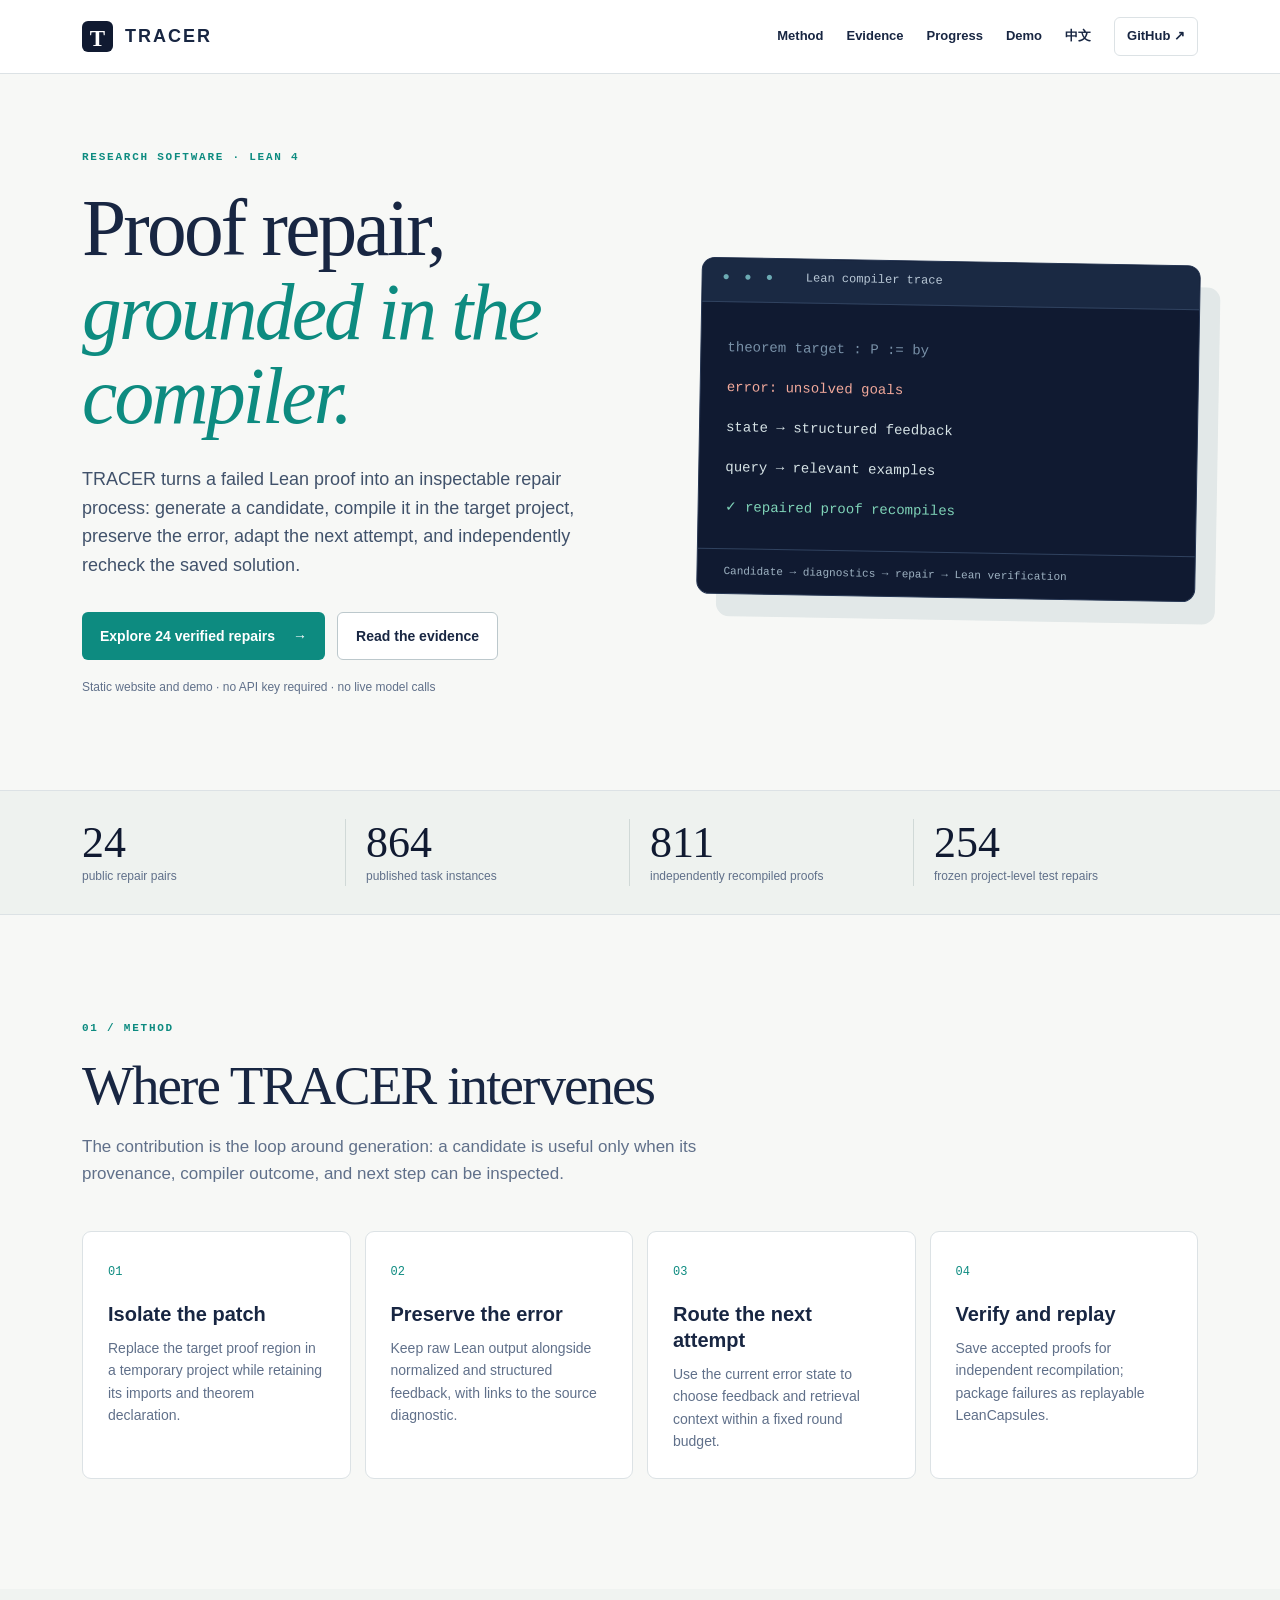
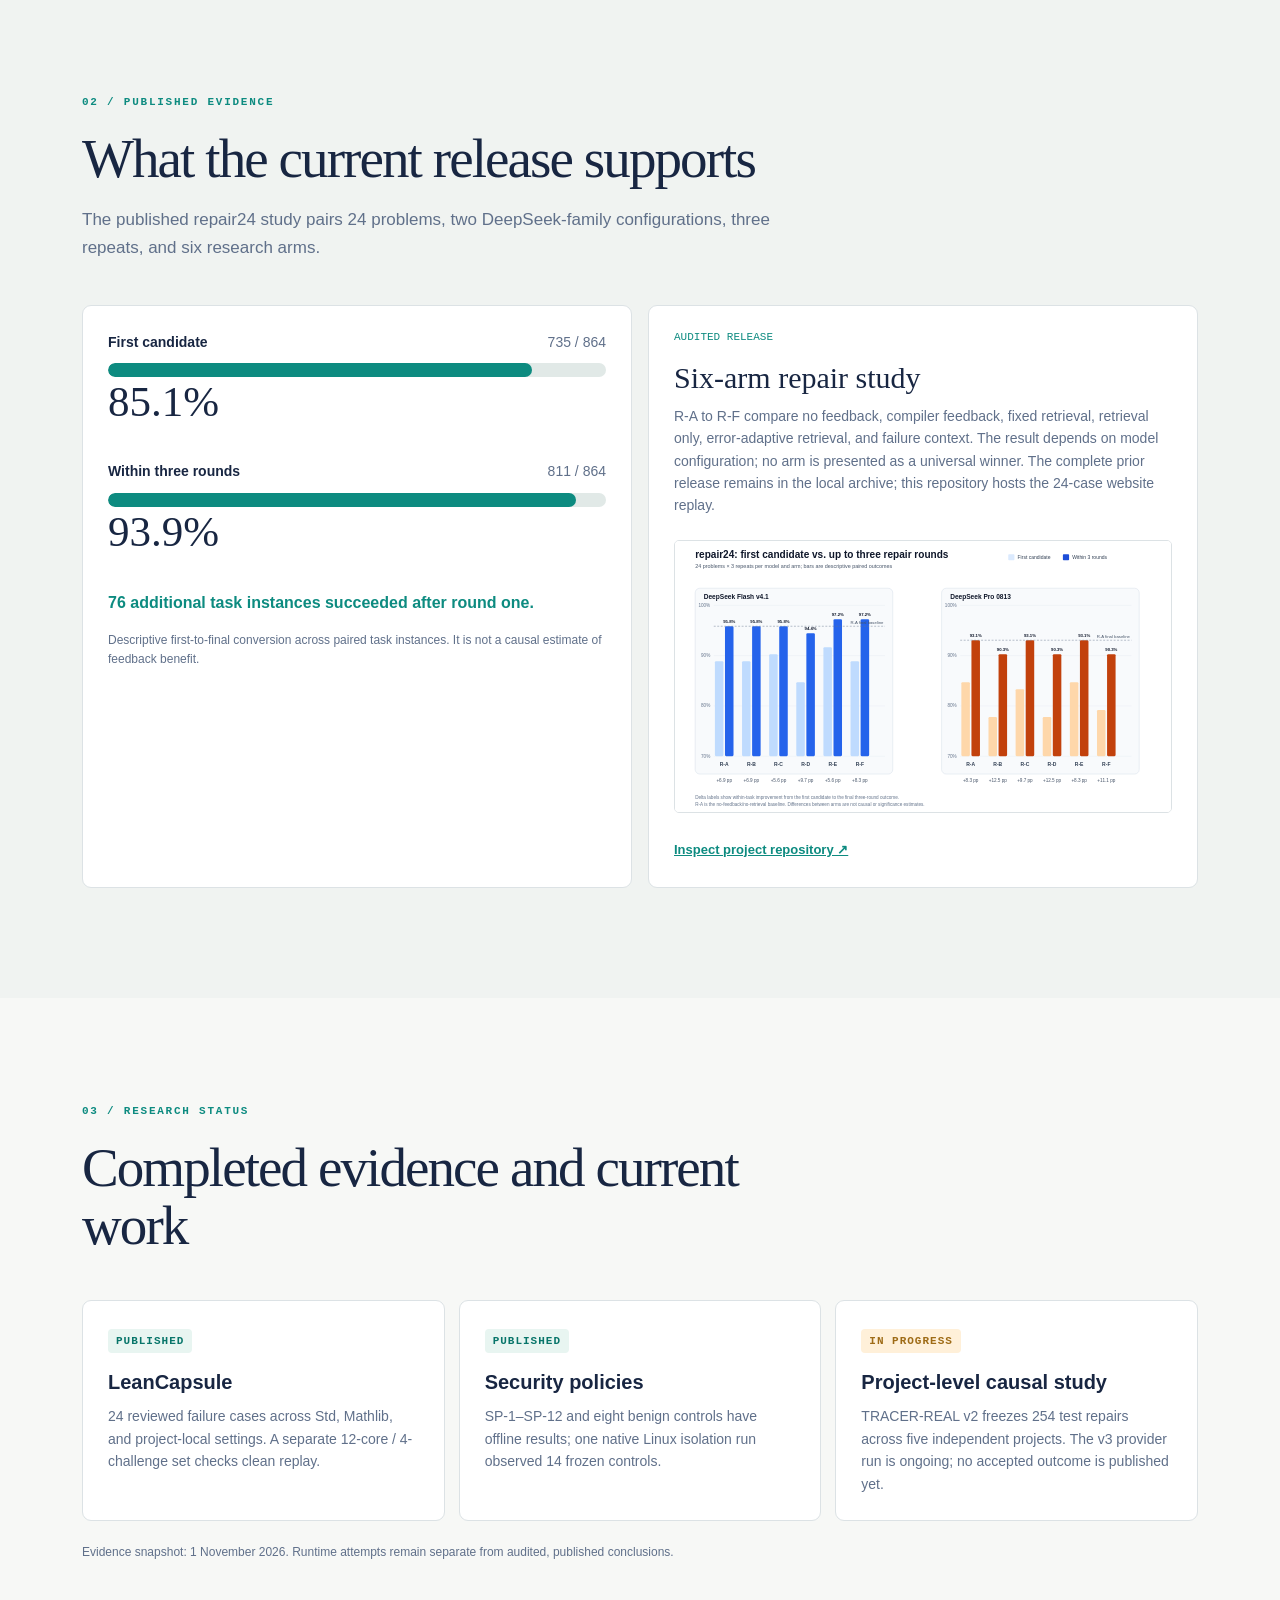
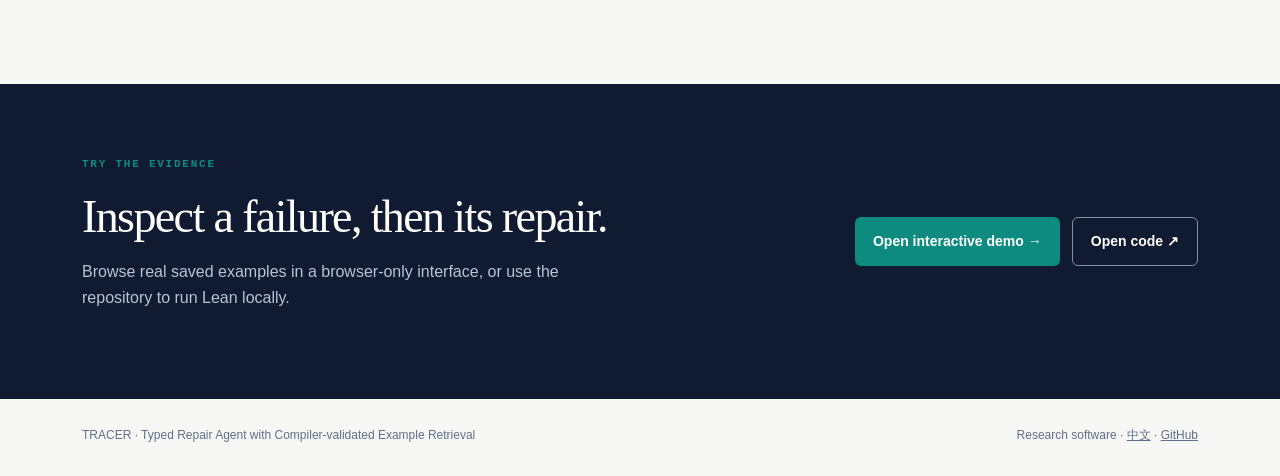
==== site/index.html @ d4d6e09b "Publish TRACER research website from project repository" ====
<!doctype html>
<html lang="en">
<head>
<meta charset="utf-8"><meta name="viewport" content="width=device-width,initial-scale=1">
<meta name="description" content="TRACER: compiler-grounded Lean proof repair, reproducible failures, and evidence-backed evaluation.">
<meta name="theme-color" content="#101a31"><title>TRACER — Compiler-grounded Lean proof repair</title>
<link rel="stylesheet" href="site.css">
</head>
<body>
<a class="skip" href="#main">Skip to content</a>
<header class="topbar"><a class="wordmark" href="./"><span class="symbol">T</span> TRACER</a><nav aria-label="Primary"><a href="#method">Method</a><a href="#evidence">Evidence</a><a href="#progress">Progress</a><a href="demo/">Demo</a><a href="zh.html" lang="zh-CN">中文</a><a class="repo" href="https://github.com/runqiwang777/TRACER">GitHub ↗</a></nav></header>
<main id="main">
<section class="hero wrap"><div class="hero-copy"><p class="eyebrow">RESEARCH SOFTWARE · LEAN 4</p><h1>Proof repair,<br><em>grounded in the compiler.</em></h1><p class="lead">TRACER turns a failed Lean proof into an inspectable repair process: generate a candidate, compile it in the target project, preserve the error, adapt the next attempt, and independently recheck the saved solution.</p><div class="actions"><a class="button primary" href="demo/">Explore 24 verified repairs <span>→</span></a><a class="button secondary" href="#evidence">Read the evidence</a></div><p class="hero-note">Static website and demo · no API key required · no live model calls</p></div><div class="hero-art" aria-label="Repair loop schematic"><div class="terminal-head"><span class="dots">● ● ●</span> Lean compiler trace</div><div class="terminal-body"><span class="line dim">theorem target : P := by</span><span class="line error">error: unsolved goals</span><span class="line">state → structured feedback</span><span class="line">query → relevant examples</span><span class="line success">✓ repaired proof recompiles</span></div><div class="art-caption">Candidate → diagnostics → repair → Lean verification</div></div></section>
<section class="stats"><div class="wrap stats-grid"><div><strong>24</strong><span>public repair pairs</span></div><div><strong>864</strong><span>published task instances</span></div><div><strong>811</strong><span>independently recompiled proofs</span></div><div><strong>254</strong><span>frozen project-level test repairs</span></div></div></section>
<section id="method" class="section wrap"><div class="section-intro"><p class="eyebrow">01 / METHOD</p><h2>Where TRACER intervenes</h2><p>The contribution is the loop around generation: a candidate is useful only when its provenance, compiler outcome, and next step can be inspected.</p></div><div class="steps"><article><b>01</b><h3>Isolate the patch</h3><p>Replace the target proof region in a temporary project while retaining its imports and theorem declaration.</p></article><article><b>02</b><h3>Preserve the error</h3><p>Keep raw Lean output alongside normalized and structured feedback, with links to the source diagnostic.</p></article><article><b>03</b><h3>Route the next attempt</h3><p>Use the current error state to choose feedback and retrieval context within a fixed round budget.</p></article><article><b>04</b><h3>Verify and replay</h3><p>Save accepted proofs for independent recompilation; package failures as replayable LeanCapsules.</p></article></div></section>
<section id="evidence" class="section evidence"><div class="wrap"><div class="section-intro"><p class="eyebrow">02 / PUBLISHED EVIDENCE</p><h2>What the current release supports</h2><p>The published repair24 study pairs 24 problems, two DeepSeek-family configurations, three repeats, and six research arms.</p></div><div class="evidence-layout"><div class="chart-card"><div class="bar-row"><div><b>First candidate</b><span>735 / 864</span></div><div class="track"><i style="width:85.1%"></i></div><strong>85.1%</strong></div><div class="bar-row"><div><b>Within three rounds</b><span>811 / 864</span></div><div class="track"><i style="width:93.9%"></i></div><strong>93.9%</strong></div><p class="recovered">76 additional task instances succeeded after round one.</p><p class="caption">Descriptive first-to-final conversion across paired task instances. It is not a causal estimate of feedback benefit.</p></div><div class="release-card"><p class="tag">AUDITED RELEASE</p><h3>Six-arm repair study</h3><p>R-A to R-F compare no feedback, compiler feedback, fixed retrieval, retrieval only, error-adaptive retrieval, and failure context. The result depends on model configuration; no arm is presented as a universal winner. The complete prior release remains in the local archive; this repository hosts the 24-case website replay.</p><img src="results.svg" alt="Repair24 success chart by model and research arm" loading="lazy"><a href="https://github.com/runqiwang777/TRACER">Inspect project repository ↗</a></div></div></div></section>
<section id="progress" class="section wrap"><div class="section-intro"><p class="eyebrow">03 / RESEARCH STATUS</p><h2>Completed evidence and current work</h2></div><div class="status-grid"><article><span class="state done">PUBLISHED</span><h3>LeanCapsule</h3><p>24 reviewed failure cases across Std, Mathlib, and project-local settings. A separate 12-core / 4-challenge set checks clean replay.</p></article><article><span class="state done">PUBLISHED</span><h3>Security policies</h3><p>SP-1–SP-12 and eight benign controls have offline results; one native Linux isolation run observed 14 frozen controls.</p></article><article><span class="state active">IN PROGRESS</span><h3>Project-level causal study</h3><p>TRACER-REAL v2 freezes 254 test repairs across five independent projects. The v3 provider run is ongoing; no accepted outcome is published yet.</p></article></div><p class="status-note">Evidence snapshot: 1 November 2026. Runtime attempts remain separate from audited, published conclusions.</p></section>
<section class="cta"><div class="wrap cta-inner"><div><p class="eyebrow">TRY THE EVIDENCE</p><h2>Inspect a failure, then its repair.</h2><p>Browse real saved examples in a browser-only interface, or use the repository to run Lean locally.</p></div><div class="actions"><a class="button primary" href="demo/">Open interactive demo →</a><a class="button secondary light" href="https://github.com/runqiwang777/TRACER">Open code ↗</a></div></div></section>
</main><footer class="wrap"><span>TRACER · Typed Repair Agent with Compiler-validated Example Retrieval</span><span>Research software · <a href="zh.html" lang="zh-CN">中文</a> · <a href="https://github.com/runqiwang777/TRACER">GitHub</a></span></footer>
</body></html>
---- site/site.css ----
:root{--navy:#101a31;--ink:#182642;--muted:#60708a;--paper:#f7f8f6;--line:#dce2e5;--teal:#0d8b80;--pale:#e8f5f1}*{box-sizing:border-box}html{scroll-behavior:smooth}body{margin:0;background:var(--paper);color:var(--ink);font:16px/1.6 Arial,sans-serif}a{color:inherit}a:hover{color:var(--teal)}.wrap{max-width:1180px;margin:auto;padding-left:32px;padding-right:32px}.skip{position:absolute;left:-9999px}.skip:focus{left:16px;top:16px;z-index:10;background:white;padding:10px}.topbar{height:74px;padding:0 max(32px,calc((100vw - 1116px)/2));display:flex;align-items:center;justify-content:space-between;border-bottom:1px solid var(--line);background:#fff}.wordmark{text-decoration:none;font-weight:700;font-size:18px;letter-spacing:.11em;display:flex;align-items:center;gap:12px}.symbol{display:inline-grid;place-items:center;background:var(--navy);color:#fff;width:31px;height:31px;border-radius:6px;font-family:Georgia,serif;font-size:23px;letter-spacing:0}.topbar nav{display:flex;align-items:center;gap:23px;font-size:13px;font-weight:600}.topbar nav a{text-decoration:none}.topbar .repo{border:1px solid var(--line);padding:8px 12px;border-radius:6px}.hero{min-height:610px;display:grid;grid-template-columns:1.05fr .95fr;gap:65px;align-items:center;padding-top:75px;padding-bottom:80px}.eyebrow{font:600 11px/1.5 Consolas,monospace;letter-spacing:.16em;color:var(--teal);margin:0 0 20px}.hero h1,.section h2,.cta h2{font-family:Georgia,serif;font-weight:400;letter-spacing:-.035em;line-height:1.06}.hero h1{font-size:clamp(56px,6.2vw,94px);margin:0 0 27px}.hero h1 em{font-weight:400;color:var(--teal)}.lead{font-size:18px;max-width:590px;color:#41526b;margin-bottom:32px}.actions{display:flex;gap:12px;flex-wrap:wrap}.button{display:inline-flex;align-items:center;gap:18px;padding:12px 18px;border-radius:6px;text-decoration:none;font-size:14px;font-weight:700}.button.primary{background:var(--teal);color:white}.button.primary:hover{background:#0a766c}.button.secondary{border:1px solid #bcc8cc;background:white}.button.light{background:transparent;border-color:#7d929f;color:white}.hero-note{font-size:12px;color:var(--muted);margin-top:18px}.hero-art{background:#101a31;border:1px solid #263653;border-radius:13px;box-shadow:20px 22px 0 #e2e8e8;overflow:hidden;transform:rotate(1deg)}.terminal-head{height:44px;background:#1a2943;border-bottom:1px solid #30425f;color:#b8c7d5;padding:12px 20px;font:12px Consolas,monospace}.dots{color:#6caab3;margin-right:22px;letter-spacing:.3em}.terminal-body{padding:35px 26px 30px;display:grid;gap:19px}.line{font:14px/1.5 Consolas,monospace;color:#d6e3e6}.line.dim{color:#7991a8}.line.error{color:#f2a99b}.line.success{color:#7fd4b8}.art-caption{border-top:1px solid #30425f;color:#9fb3c3;font:11px Consolas,monospace;padding:16px 26px}.stats{background:#eef2ef;border-top:1px solid var(--line);border-bottom:1px solid var(--line)}.stats-grid{display:grid;grid-template-columns:repeat(4,1fr);gap:20px;padding-top:28px;padding-bottom:28px}.stats-grid div{display:flex;flex-direction:column;border-right:1px solid #d0d9d7}.stats-grid div:last-child{border:0}.stats strong{font:400 44px Georgia,serif;line-height:1.1;color:var(--navy)}.stats span{font-size:12px;color:var(--muted)}.section{padding-top:105px;padding-bottom:110px}.section-intro{max-width:710px;margin-bottom:44px}.section h2,.cta h2{font-size:clamp(40px,4.3vw,62px);margin:0 0 18px}.section-intro>p:last-child{color:var(--muted);font-size:17px;margin:0}.steps{display:grid;grid-template-columns:repeat(4,1fr);gap:14px}.steps article,.status-grid article,.chart-card,.release-card{background:white;border:1px solid var(--line);border-radius:9px;padding:25px}.steps b{font:12px Consolas,monospace;color:var(--teal)}h3{font-size:20px;line-height:1.3;margin:18px 0 10px}.steps p,.status-grid p,.release-card p{color:var(--muted);font-size:14px;margin:0}.evidence{background:#f0f3f1}.evidence-layout{display:grid;grid-template-columns:1fr 1fr;gap:16px}.bar-row{margin-bottom:34px}.bar-row>div:first-child{display:flex;justify-content:space-between;font-size:14px;margin-bottom:10px}.bar-row span{color:var(--muted)}.track{height:14px;background:#e1e9e7;border-radius:20px;overflow:hidden}.track i{display:block;height:100%;background:var(--teal);border-radius:20px}.bar-row strong{font:400 43px Georgia,serif}.recovered{font-weight:700;color:var(--teal);margin-top:18px}.caption,.status-note{font-size:12px;color:var(--muted)}.release-card .tag{font:11px Consolas,monospace;color:var(--teal)}.release-card h3{font:400 30px Georgia,serif}.release-card img{display:block;width:100%;margin:23px 0;border:1px solid var(--line);border-radius:5px}.release-card a{font-size:13px;font-weight:700;color:var(--teal)}.status-grid{display:grid;grid-template-columns:repeat(3,1fr);gap:14px}.state{font:600 11px Consolas,monospace;letter-spacing:.09em;padding:6px 8px;border-radius:4px}.state.done{background:var(--pale);color:#08756a}.state.active{background:#fff0d9;color:#9e6b16}.status-note{margin-top:22px}.cta{background:var(--navy);color:white;padding:72px 0}.cta-inner{display:flex;justify-content:space-between;align-items:center;gap:30px}.cta h2{font-size:46px}.cta p:not(.eyebrow){color:#b4c6d4;max-width:550px}.cta .actions{min-width:340px}footer{display:flex;justify-content:space-between;gap:20px;padding-top:27px!important;padding-bottom:30px!important;font-size:12px;color:var(--muted)}
@media(max-width:900px){.topbar{padding:0 20px}.topbar nav{gap:12px}.topbar nav a:not(.repo):not([lang]){display:none}.hero{grid-template-columns:1fr;gap:42px;padding-top:65px}.hero-art{max-width:660px}.steps{grid-template-columns:repeat(2,1fr)}.evidence-layout{grid-template-columns:1fr}.status-grid{grid-template-columns:1fr}.cta-inner{display:block}.cta .actions{margin-top:30px}}
@media(max-width:600px){.wrap{padding-left:20px;padding-right:20px}.topbar{height:66px}.topbar nav{gap:8px}.topbar .repo{padding:6px 8px}.hero{padding-top:56px;padding-bottom:60px;min-height:0}.hero h1{font-size:52px}.lead{font-size:16px}.hero-art{box-shadow:10px 10px 0 #e2e8e8}.terminal-body{padding:22px 15px}.line{font-size:11px}.stats-grid{grid-template-columns:repeat(2,1fr);row-gap:25px}.stats-grid div:nth-child(2){border:0}.stats strong{font-size:34px}.section{padding-top:72px;padding-bottom:75px}.section h2{font-size:42px}.steps{grid-template-columns:1fr}.cta h2{font-size:41px}footer{display:block}footer span{display:block;margin-bottom:10px}}
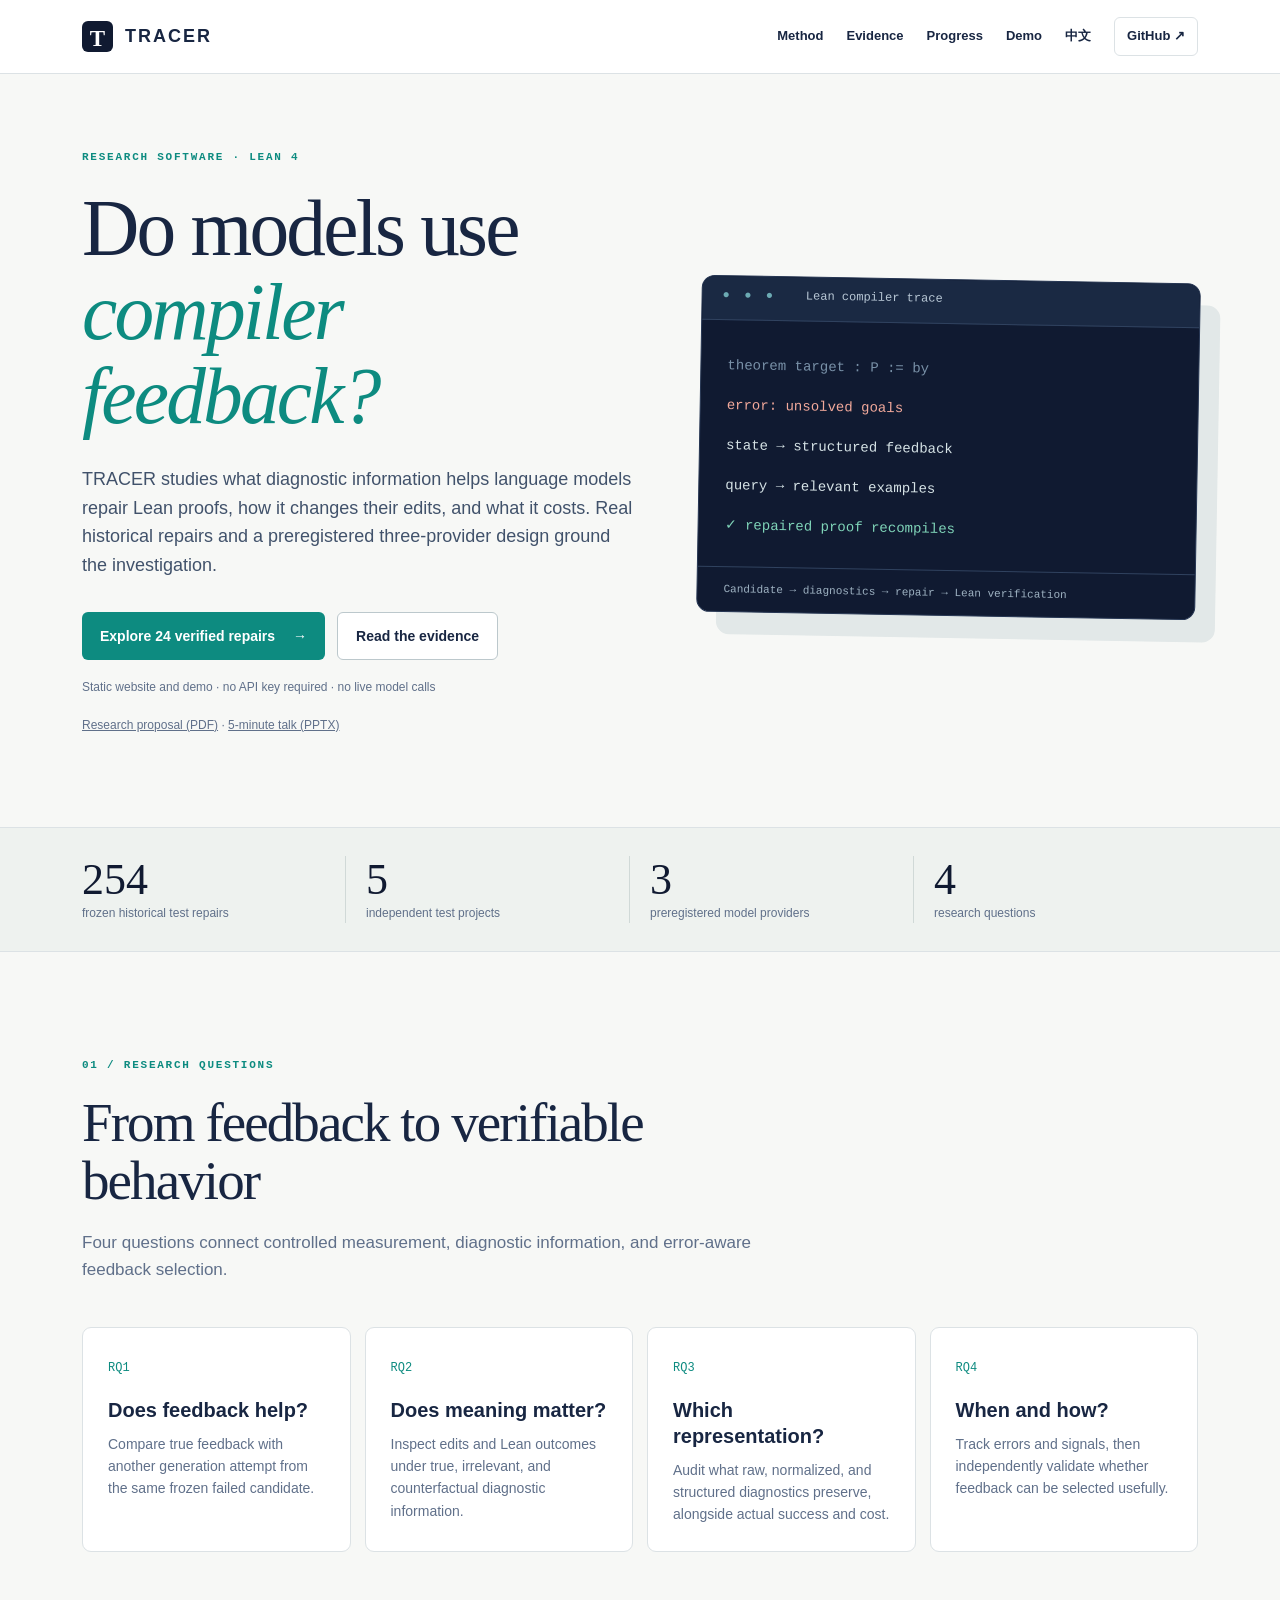
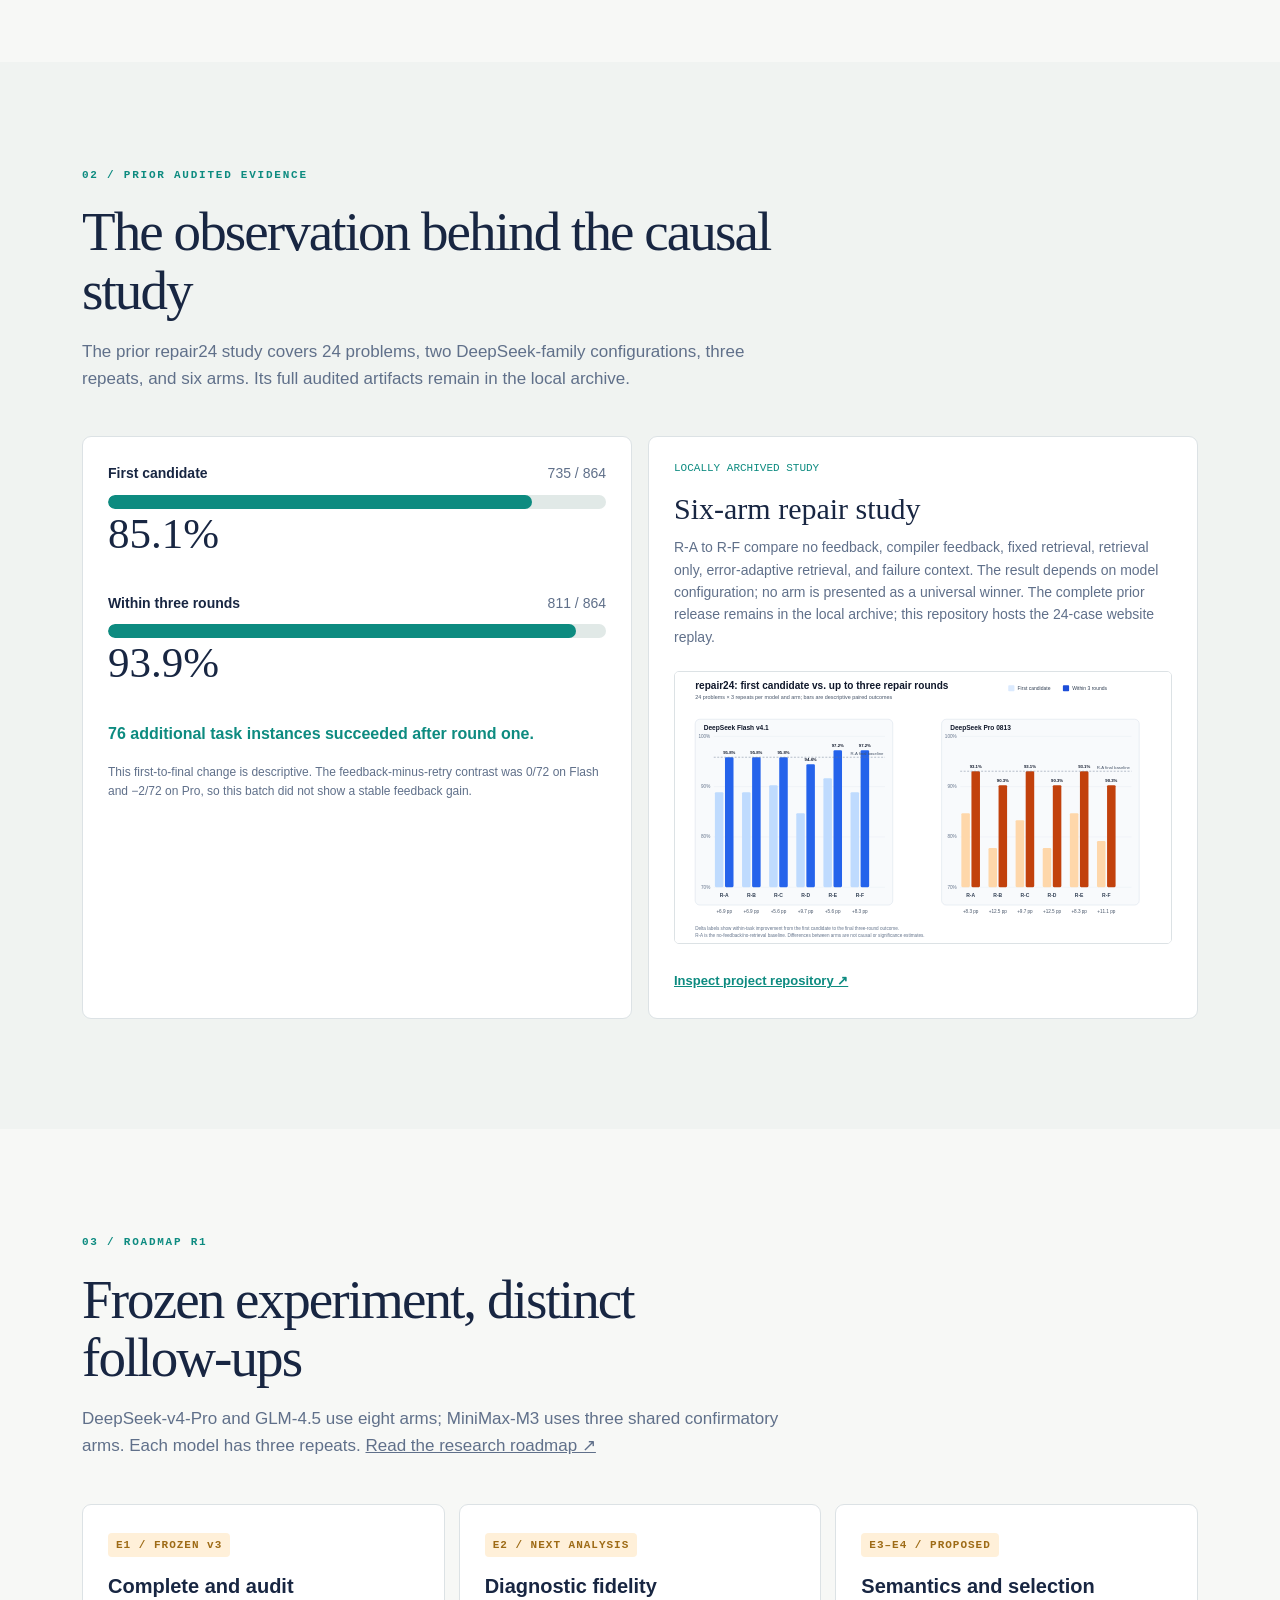
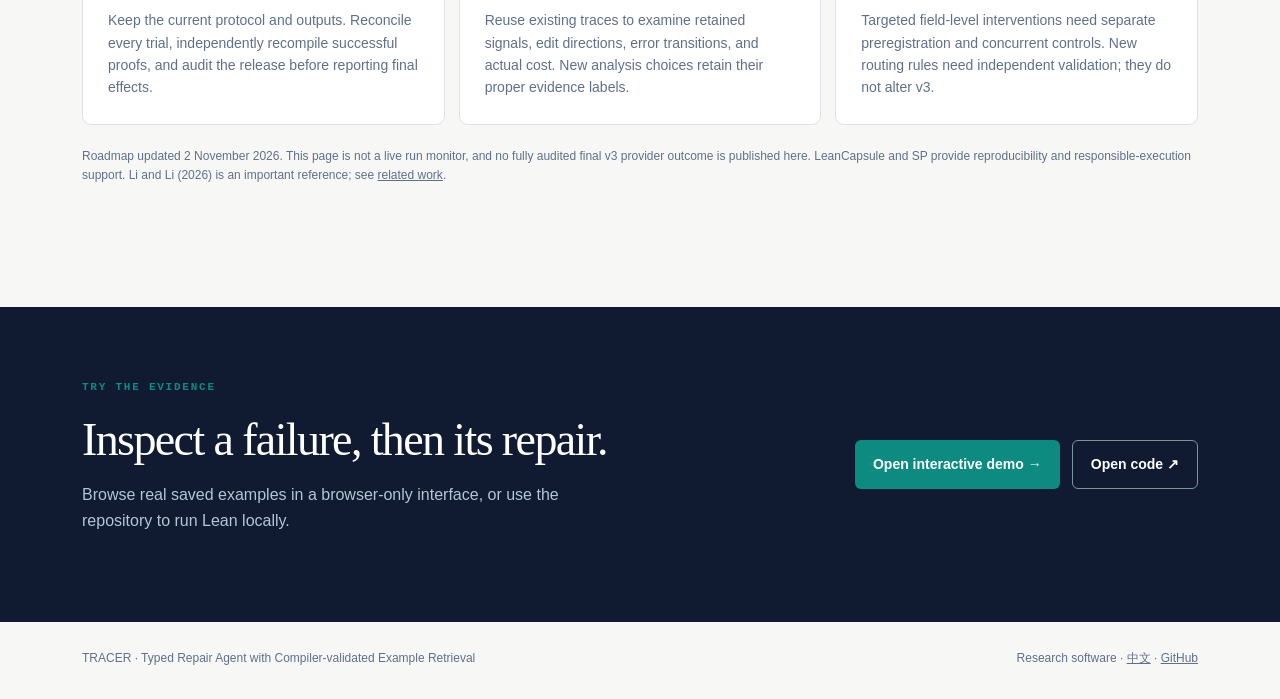
==== commit 09115106: "docs: 按 R1 对齐研究路线并发布开题材料 统一双语 README、网站与研究文档的四个 RQ 和 E1–E4 路线，明确现有 v3 与新增定向语义干预、独立路由验证的边界。  发布 5 页 A" ====
--- a/site/index.html
+++ b/site/index.html
@@ -2,19 +2,19 @@
 <html lang="en">
 <head>
 <meta charset="utf-8"><meta name="viewport" content="width=device-width,initial-scale=1">
-<meta name="description" content="TRACER: compiler-grounded Lean proof repair, reproducible failures, and evidence-backed evaluation.">
-<meta name="theme-color" content="#101a31"><title>TRACER — Compiler-grounded Lean proof repair</title>
+<meta name="description" content="TRACER studies the semantic value and cost of compiler feedback in real historical Lean proof repair.">
+<meta name="theme-color" content="#101a31"><title>TRACER — Do models use compiler feedback?</title>
 <link rel="stylesheet" href="site.css">
 </head>
 <body>
 <a class="skip" href="#main">Skip to content</a>
 <header class="topbar"><a class="wordmark" href="./"><span class="symbol">T</span> TRACER</a><nav aria-label="Primary"><a href="#method">Method</a><a href="#evidence">Evidence</a><a href="#progress">Progress</a><a href="demo/">Demo</a><a href="zh.html" lang="zh-CN">中文</a><a class="repo" href="https://github.com/runqiwang777/TRACER">GitHub ↗</a></nav></header>
 <main id="main">
-<section class="hero wrap"><div class="hero-copy"><p class="eyebrow">RESEARCH SOFTWARE · LEAN 4</p><h1>Proof repair,<br><em>grounded in the compiler.</em></h1><p class="lead">TRACER turns a failed Lean proof into an inspectable repair process: generate a candidate, compile it in the target project, preserve the error, adapt the next attempt, and independently recheck the saved solution.</p><div class="actions"><a class="button primary" href="demo/">Explore 24 verified repairs <span>→</span></a><a class="button secondary" href="#evidence">Read the evidence</a></div><p class="hero-note">Static website and demo · no API key required · no live model calls</p></div><div class="hero-art" aria-label="Repair loop schematic"><div class="terminal-head"><span class="dots">● ● ●</span> Lean compiler trace</div><div class="terminal-body"><span class="line dim">theorem target : P := by</span><span class="line error">error: unsolved goals</span><span class="line">state → structured feedback</span><span class="line">query → relevant examples</span><span class="line success">✓ repaired proof recompiles</span></div><div class="art-caption">Candidate → diagnostics → repair → Lean verification</div></div></section>
-<section class="stats"><div class="wrap stats-grid"><div><strong>24</strong><span>public repair pairs</span></div><div><strong>864</strong><span>published task instances</span></div><div><strong>811</strong><span>independently recompiled proofs</span></div><div><strong>254</strong><span>frozen project-level test repairs</span></div></div></section>
-<section id="method" class="section wrap"><div class="section-intro"><p class="eyebrow">01 / METHOD</p><h2>Where TRACER intervenes</h2><p>The contribution is the loop around generation: a candidate is useful only when its provenance, compiler outcome, and next step can be inspected.</p></div><div class="steps"><article><b>01</b><h3>Isolate the patch</h3><p>Replace the target proof region in a temporary project while retaining its imports and theorem declaration.</p></article><article><b>02</b><h3>Preserve the error</h3><p>Keep raw Lean output alongside normalized and structured feedback, with links to the source diagnostic.</p></article><article><b>03</b><h3>Route the next attempt</h3><p>Use the current error state to choose feedback and retrieval context within a fixed round budget.</p></article><article><b>04</b><h3>Verify and replay</h3><p>Save accepted proofs for independent recompilation; package failures as replayable LeanCapsules.</p></article></div></section>
-<section id="evidence" class="section evidence"><div class="wrap"><div class="section-intro"><p class="eyebrow">02 / PUBLISHED EVIDENCE</p><h2>What the current release supports</h2><p>The published repair24 study pairs 24 problems, two DeepSeek-family configurations, three repeats, and six research arms.</p></div><div class="evidence-layout"><div class="chart-card"><div class="bar-row"><div><b>First candidate</b><span>735 / 864</span></div><div class="track"><i style="width:85.1%"></i></div><strong>85.1%</strong></div><div class="bar-row"><div><b>Within three rounds</b><span>811 / 864</span></div><div class="track"><i style="width:93.9%"></i></div><strong>93.9%</strong></div><p class="recovered">76 additional task instances succeeded after round one.</p><p class="caption">Descriptive first-to-final conversion across paired task instances. It is not a causal estimate of feedback benefit.</p></div><div class="release-card"><p class="tag">AUDITED RELEASE</p><h3>Six-arm repair study</h3><p>R-A to R-F compare no feedback, compiler feedback, fixed retrieval, retrieval only, error-adaptive retrieval, and failure context. The result depends on model configuration; no arm is presented as a universal winner. The complete prior release remains in the local archive; this repository hosts the 24-case website replay.</p><img src="results.svg" alt="Repair24 success chart by model and research arm" loading="lazy"><a href="https://github.com/runqiwang777/TRACER">Inspect project repository ↗</a></div></div></div></section>
-<section id="progress" class="section wrap"><div class="section-intro"><p class="eyebrow">03 / RESEARCH STATUS</p><h2>Completed evidence and current work</h2></div><div class="status-grid"><article><span class="state done">PUBLISHED</span><h3>LeanCapsule</h3><p>24 reviewed failure cases across Std, Mathlib, and project-local settings. A separate 12-core / 4-challenge set checks clean replay.</p></article><article><span class="state done">PUBLISHED</span><h3>Security policies</h3><p>SP-1–SP-12 and eight benign controls have offline results; one native Linux isolation run observed 14 frozen controls.</p></article><article><span class="state active">IN PROGRESS</span><h3>Project-level causal study</h3><p>TRACER-REAL v2 freezes 254 test repairs across five independent projects. The v3 provider run is ongoing; no accepted outcome is published yet.</p></article></div><p class="status-note">Evidence snapshot: 1 November 2026. Runtime attempts remain separate from audited, published conclusions.</p></section>
+<section class="hero wrap"><div class="hero-copy"><p class="eyebrow">RESEARCH SOFTWARE · LEAN 4</p><h1>Do models use<br><em>compiler feedback?</em></h1><p class="lead">TRACER studies what diagnostic information helps language models repair Lean proofs, how it changes their edits, and what it costs. Real historical repairs and a preregistered three-provider design ground the investigation.</p><div class="actions"><a class="button primary" href="demo/">Explore 24 verified repairs <span>→</span></a><a class="button secondary" href="#evidence">Read the evidence</a></div><p class="hero-note">Static website and demo · no API key required · no live model calls</p><p class="hero-note"><a href="https://github.com/runqiwang777/TRACER/blob/main/docs/proposal/TRACER_Proposal.pdf">Research proposal (PDF)</a> · <a href="https://github.com/runqiwang777/TRACER/blob/main/docs/proposal/TRACER_5min_Talk.pptx">5-minute talk (PPTX)</a></p></div><div class="hero-art" aria-label="Repair loop schematic"><div class="terminal-head"><span class="dots">● ● ●</span> Lean compiler trace</div><div class="terminal-body"><span class="line dim">theorem target : P := by</span><span class="line error">error: unsolved goals</span><span class="line">state → structured feedback</span><span class="line">query → relevant examples</span><span class="line success">✓ repaired proof recompiles</span></div><div class="art-caption">Candidate → diagnostics → repair → Lean verification</div></div></section>
+<section class="stats"><div class="wrap stats-grid"><div><strong>254</strong><span>frozen historical test repairs</span></div><div><strong>5</strong><span>independent test projects</span></div><div><strong>3</strong><span>preregistered model providers</span></div><div><strong>4</strong><span>research questions</span></div></div></section>
+<section id="method" class="section wrap"><div class="section-intro"><p class="eyebrow">01 / RESEARCH QUESTIONS</p><h2>From feedback to verifiable behavior</h2><p>Four questions connect controlled measurement, diagnostic information, and error-aware feedback selection.</p></div><div class="steps"><article><b>RQ1</b><h3>Does feedback help?</h3><p>Compare true feedback with another generation attempt from the same frozen failed candidate.</p></article><article><b>RQ2</b><h3>Does meaning matter?</h3><p>Inspect edits and Lean outcomes under true, irrelevant, and counterfactual diagnostic information.</p></article><article><b>RQ3</b><h3>Which representation?</h3><p>Audit what raw, normalized, and structured diagnostics preserve, alongside actual success and cost.</p></article><article><b>RQ4</b><h3>When and how?</h3><p>Track errors and signals, then independently validate whether feedback can be selected usefully.</p></article></div></section>
+<section id="evidence" class="section evidence"><div class="wrap"><div class="section-intro"><p class="eyebrow">02 / PRIOR AUDITED EVIDENCE</p><h2>The observation behind the causal study</h2><p>The prior repair24 study covers 24 problems, two DeepSeek-family configurations, three repeats, and six arms. Its full audited artifacts remain in the local archive.</p></div><div class="evidence-layout"><div class="chart-card"><div class="bar-row"><div><b>First candidate</b><span>735 / 864</span></div><div class="track"><i style="width:85.1%"></i></div><strong>85.1%</strong></div><div class="bar-row"><div><b>Within three rounds</b><span>811 / 864</span></div><div class="track"><i style="width:93.9%"></i></div><strong>93.9%</strong></div><p class="recovered">76 additional task instances succeeded after round one.</p><p class="caption">This first-to-final change is descriptive. The feedback-minus-retry contrast was 0/72 on Flash and −2/72 on Pro, so this batch did not show a stable feedback gain.</p></div><div class="release-card"><p class="tag">LOCALLY ARCHIVED STUDY</p><h3>Six-arm repair study</h3><p>R-A to R-F compare no feedback, compiler feedback, fixed retrieval, retrieval only, error-adaptive retrieval, and failure context. The result depends on model configuration; no arm is presented as a universal winner. The complete prior release remains in the local archive; this repository hosts the 24-case website replay.</p><img src="results.svg" alt="Repair24 success chart by model and research arm" loading="lazy"><a href="https://github.com/runqiwang777/TRACER">Inspect project repository ↗</a></div></div></div></section>
+<section id="progress" class="section wrap"><div class="section-intro"><p class="eyebrow">03 / ROADMAP R1</p><h2>Frozen experiment, distinct follow-ups</h2><p>DeepSeek-v4-Pro and GLM-4.5 use eight arms; MiniMax-M3 uses three shared confirmatory arms. Each model has three repeats. <a href="https://github.com/runqiwang777/TRACER/blob/main/docs/RESEARCH_POSITIONING.md">Read the research roadmap ↗</a></p></div><div class="status-grid"><article><span class="state active">E1 / FROZEN v3</span><h3>Complete and audit</h3><p>Keep the current protocol and outputs. Reconcile every trial, independently recompile successful proofs, and audit the release before reporting final effects.</p></article><article><span class="state active">E2 / NEXT ANALYSIS</span><h3>Diagnostic fidelity</h3><p>Reuse existing traces to examine retained signals, edit directions, error transitions, and actual cost. New analysis choices retain their proper evidence labels.</p></article><article><span class="state active">E3–E4 / PROPOSED</span><h3>Semantics and selection</h3><p>Targeted field-level interventions need separate preregistration and concurrent controls. New routing rules need independent validation; they do not alter v3.</p></article></div><p class="status-note">Roadmap updated 2 November 2026. This page is not a live run monitor, and no fully audited final v3 provider outcome is published here. LeanCapsule and SP provide reproducibility and responsible-execution support. Li and Li (2026) is an important reference; see <a href="https://github.com/runqiwang777/TRACER/blob/main/docs/RELATED_WORK.md">related work</a>.</p></section>
 <section class="cta"><div class="wrap cta-inner"><div><p class="eyebrow">TRY THE EVIDENCE</p><h2>Inspect a failure, then its repair.</h2><p>Browse real saved examples in a browser-only interface, or use the repository to run Lean locally.</p></div><div class="actions"><a class="button primary" href="demo/">Open interactive demo →</a><a class="button secondary light" href="https://github.com/runqiwang777/TRACER">Open code ↗</a></div></div></section>
 </main><footer class="wrap"><span>TRACER · Typed Repair Agent with Compiler-validated Example Retrieval</span><span>Research software · <a href="zh.html" lang="zh-CN">中文</a> · <a href="https://github.com/runqiwang777/TRACER">GitHub</a></span></footer>
 </body></html>
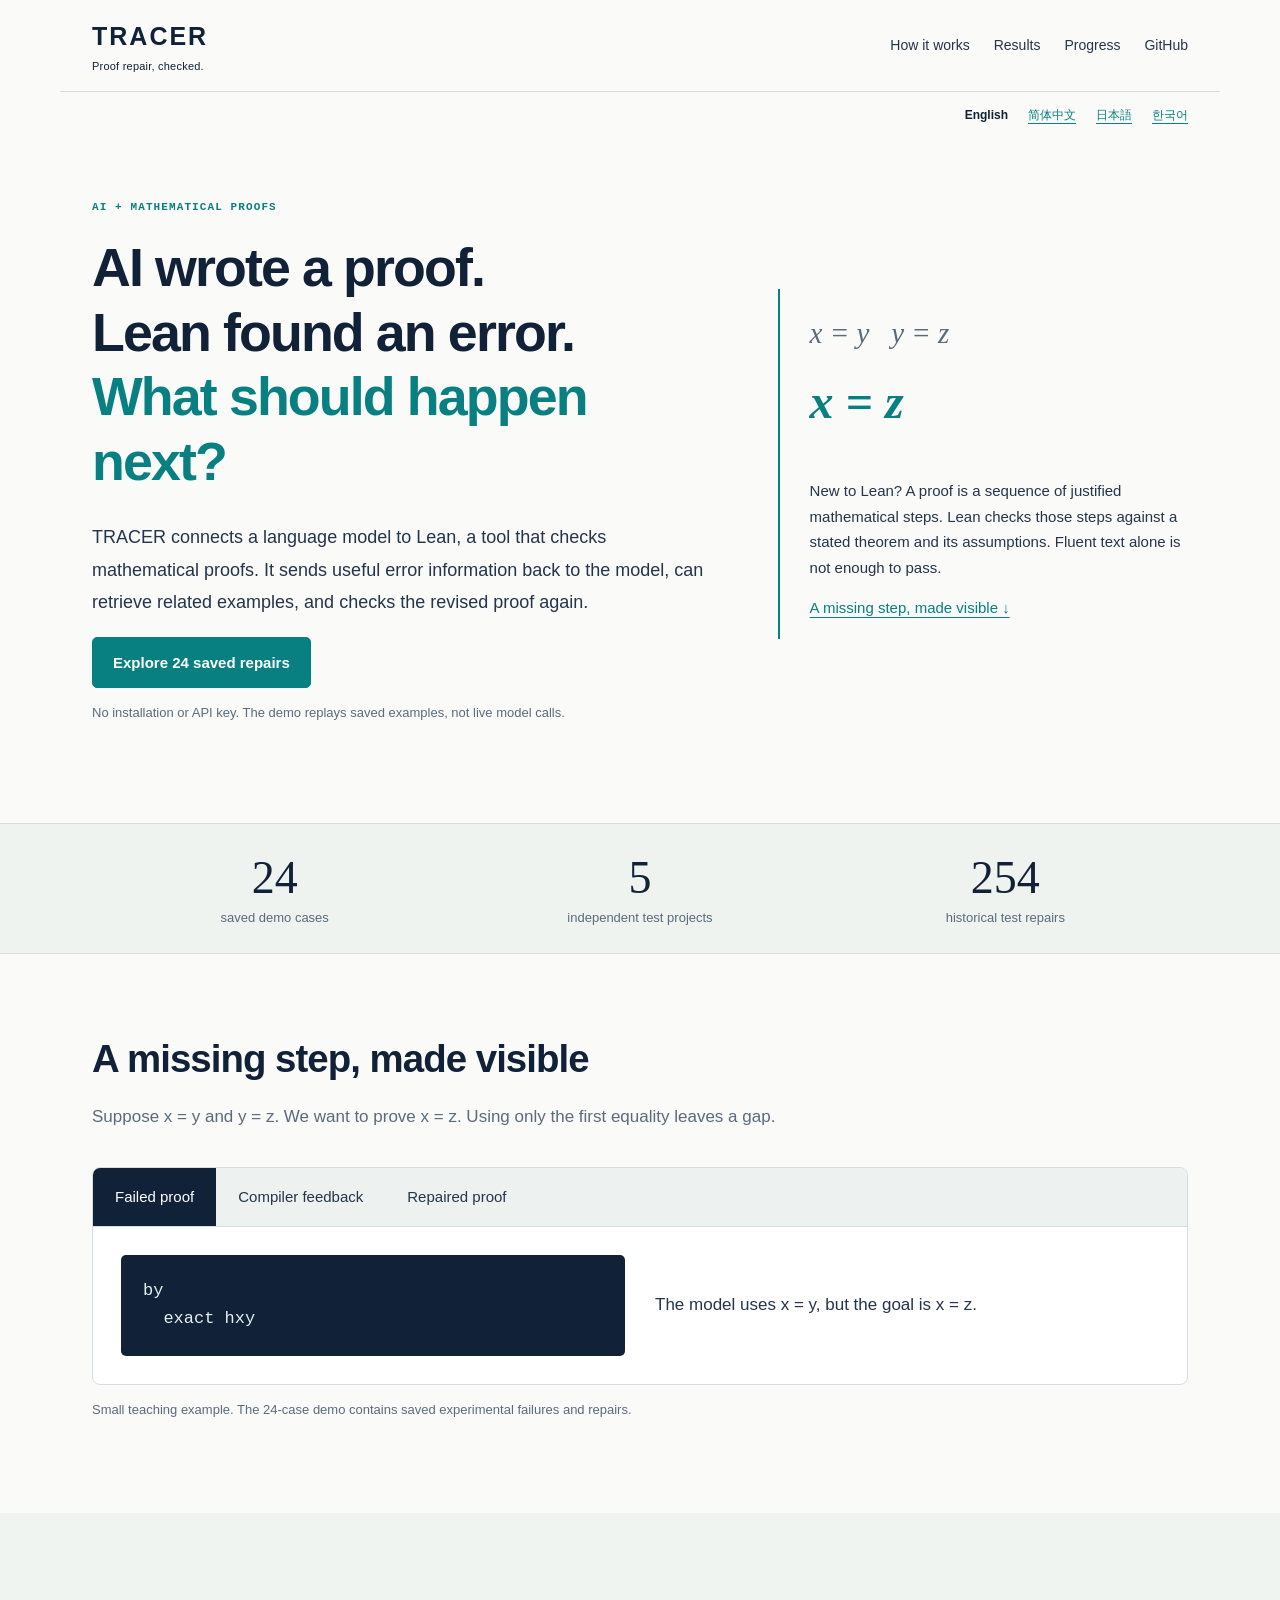
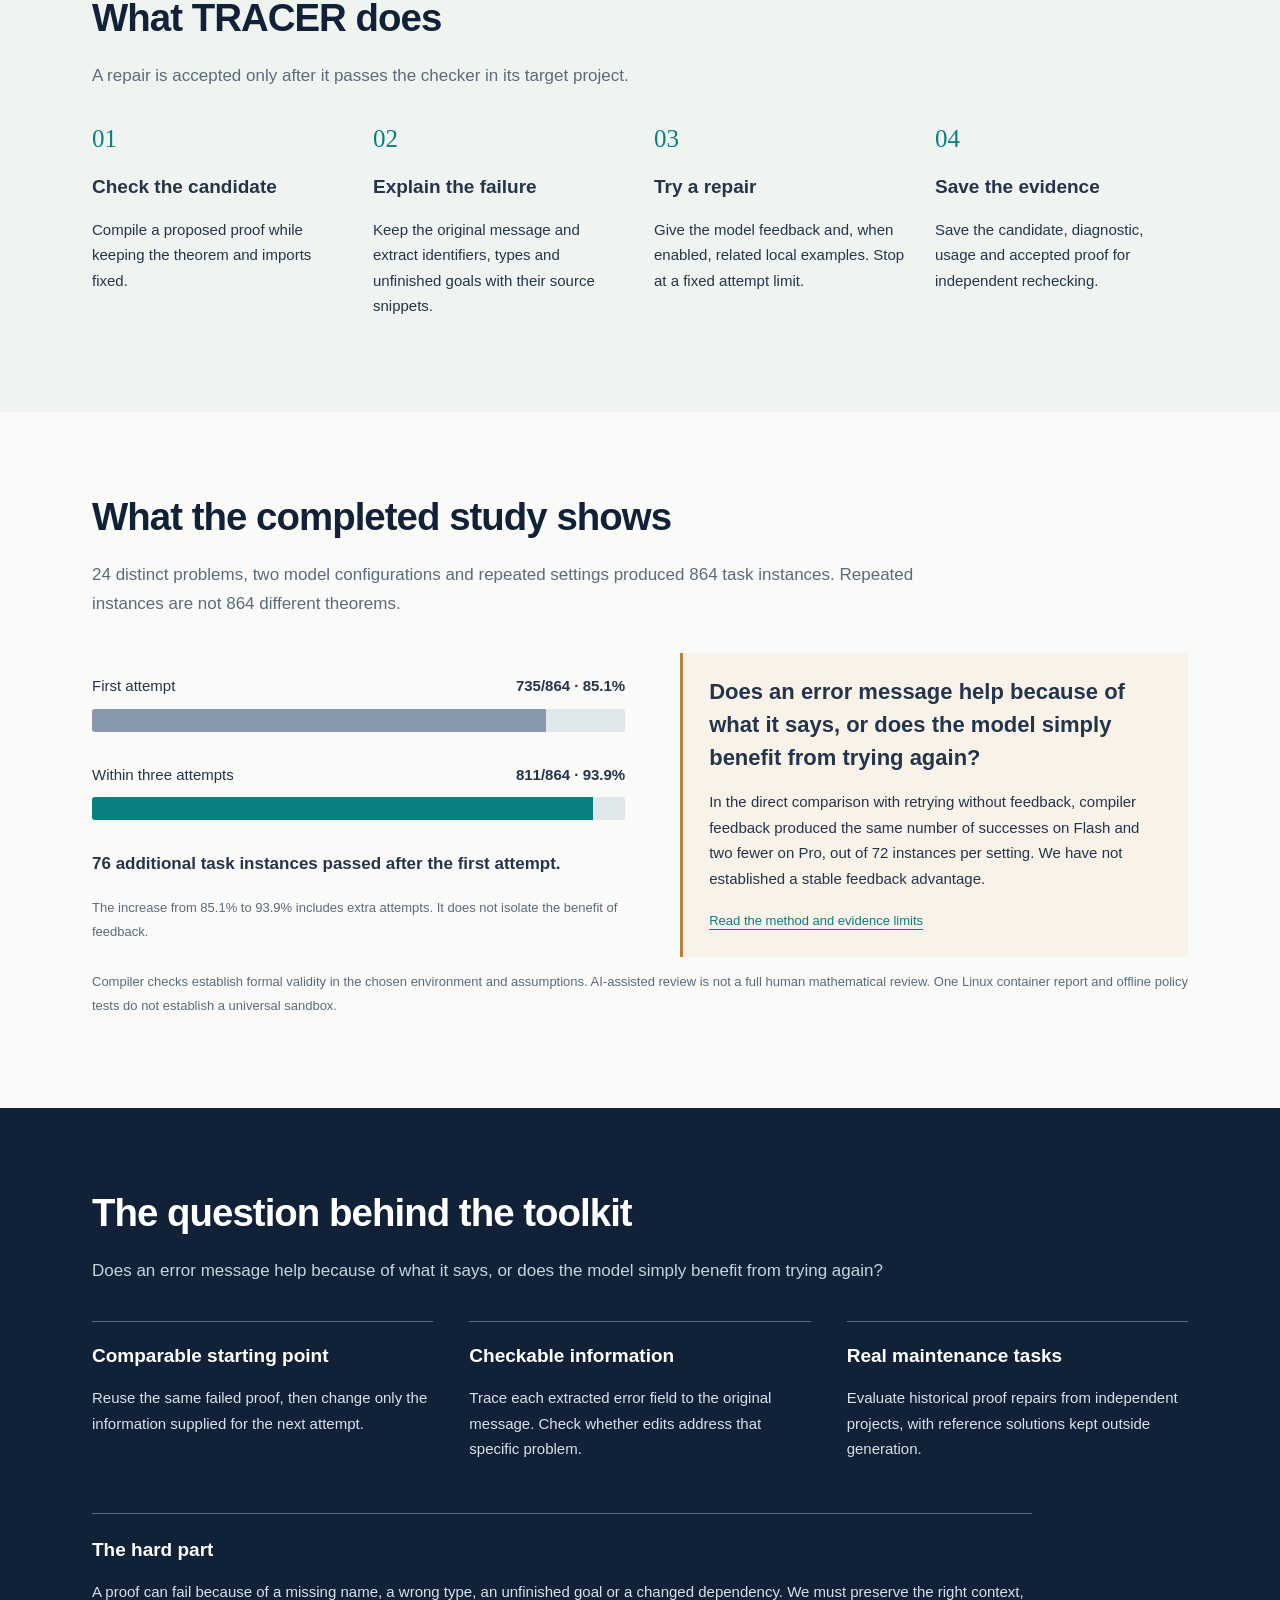
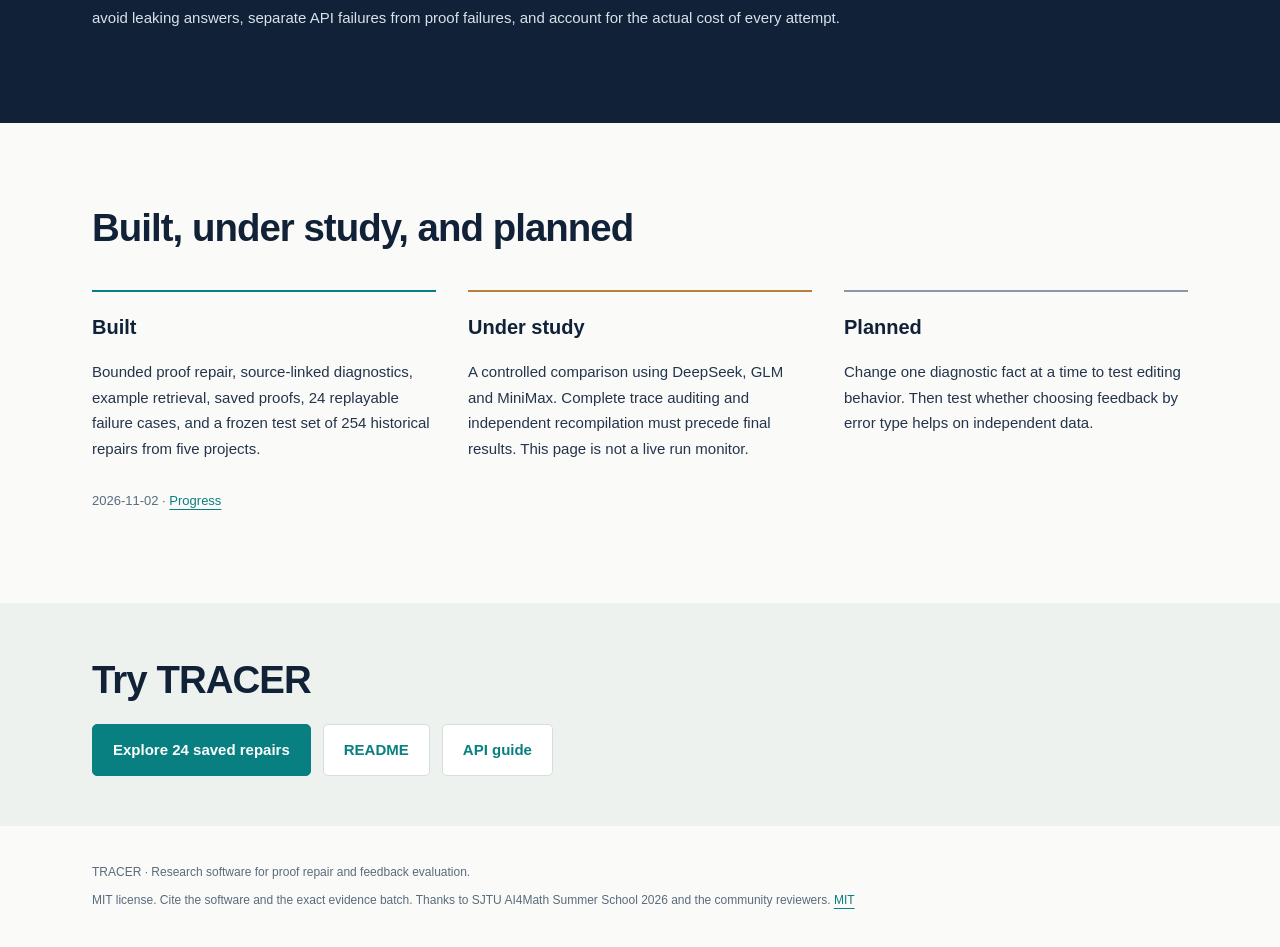
==== commit 4208b705: "docs: 重写四语项目介绍并撤下公开开题材料 以首次接触 Lean 的读者为对象，用等式修复例子解释检查、报错整理、修复与复检。中英日韩 README 与网站统一展示功能、已完成结果和后续研究边界，" ====
--- a/site/index.html
+++ b/site/index.html
@@ -1,20 +1,15 @@
-<!doctype html>
-<html lang="en">
-<head>
-<meta charset="utf-8"><meta name="viewport" content="width=device-width,initial-scale=1">
-<meta name="description" content="TRACER studies the semantic value and cost of compiler feedback in real historical Lean proof repair.">
-<meta name="theme-color" content="#101a31"><title>TRACER — Do models use compiler feedback?</title>
-<link rel="stylesheet" href="site.css">
-</head>
-<body>
-<a class="skip" href="#main">Skip to content</a>
-<header class="topbar"><a class="wordmark" href="./"><span class="symbol">T</span> TRACER</a><nav aria-label="Primary"><a href="#method">Method</a><a href="#evidence">Evidence</a><a href="#progress">Progress</a><a href="demo/">Demo</a><a href="zh.html" lang="zh-CN">中文</a><a class="repo" href="https://github.com/runqiwang777/TRACER">GitHub ↗</a></nav></header>
-<main id="main">
-<section class="hero wrap"><div class="hero-copy"><p class="eyebrow">RESEARCH SOFTWARE · LEAN 4</p><h1>Do models use<br><em>compiler feedback?</em></h1><p class="lead">TRACER studies what diagnostic information helps language models repair Lean proofs, how it changes their edits, and what it costs. Real historical repairs and a preregistered three-provider design ground the investigation.</p><div class="actions"><a class="button primary" href="demo/">Explore 24 verified repairs <span>→</span></a><a class="button secondary" href="#evidence">Read the evidence</a></div><p class="hero-note">Static website and demo · no API key required · no live model calls</p><p class="hero-note"><a href="https://github.com/runqiwang777/TRACER/blob/main/docs/proposal/TRACER_Proposal.pdf">Research proposal (PDF)</a> · <a href="https://github.com/runqiwang777/TRACER/blob/main/docs/proposal/TRACER_5min_Talk.pptx">5-minute talk (PPTX)</a></p></div><div class="hero-art" aria-label="Repair loop schematic"><div class="terminal-head"><span class="dots">● ● ●</span> Lean compiler trace</div><div class="terminal-body"><span class="line dim">theorem target : P := by</span><span class="line error">error: unsolved goals</span><span class="line">state → structured feedback</span><span class="line">query → relevant examples</span><span class="line success">✓ repaired proof recompiles</span></div><div class="art-caption">Candidate → diagnostics → repair → Lean verification</div></div></section>
-<section class="stats"><div class="wrap stats-grid"><div><strong>254</strong><span>frozen historical test repairs</span></div><div><strong>5</strong><span>independent test projects</span></div><div><strong>3</strong><span>preregistered model providers</span></div><div><strong>4</strong><span>research questions</span></div></div></section>
-<section id="method" class="section wrap"><div class="section-intro"><p class="eyebrow">01 / RESEARCH QUESTIONS</p><h2>From feedback to verifiable behavior</h2><p>Four questions connect controlled measurement, diagnostic information, and error-aware feedback selection.</p></div><div class="steps"><article><b>RQ1</b><h3>Does feedback help?</h3><p>Compare true feedback with another generation attempt from the same frozen failed candidate.</p></article><article><b>RQ2</b><h3>Does meaning matter?</h3><p>Inspect edits and Lean outcomes under true, irrelevant, and counterfactual diagnostic information.</p></article><article><b>RQ3</b><h3>Which representation?</h3><p>Audit what raw, normalized, and structured diagnostics preserve, alongside actual success and cost.</p></article><article><b>RQ4</b><h3>When and how?</h3><p>Track errors and signals, then independently validate whether feedback can be selected usefully.</p></article></div></section>
-<section id="evidence" class="section evidence"><div class="wrap"><div class="section-intro"><p class="eyebrow">02 / PRIOR AUDITED EVIDENCE</p><h2>The observation behind the causal study</h2><p>The prior repair24 study covers 24 problems, two DeepSeek-family configurations, three repeats, and six arms. Its full audited artifacts remain in the local archive.</p></div><div class="evidence-layout"><div class="chart-card"><div class="bar-row"><div><b>First candidate</b><span>735 / 864</span></div><div class="track"><i style="width:85.1%"></i></div><strong>85.1%</strong></div><div class="bar-row"><div><b>Within three rounds</b><span>811 / 864</span></div><div class="track"><i style="width:93.9%"></i></div><strong>93.9%</strong></div><p class="recovered">76 additional task instances succeeded after round one.</p><p class="caption">This first-to-final change is descriptive. The feedback-minus-retry contrast was 0/72 on Flash and −2/72 on Pro, so this batch did not show a stable feedback gain.</p></div><div class="release-card"><p class="tag">LOCALLY ARCHIVED STUDY</p><h3>Six-arm repair study</h3><p>R-A to R-F compare no feedback, compiler feedback, fixed retrieval, retrieval only, error-adaptive retrieval, and failure context. The result depends on model configuration; no arm is presented as a universal winner. The complete prior release remains in the local archive; this repository hosts the 24-case website replay.</p><img src="results.svg" alt="Repair24 success chart by model and research arm" loading="lazy"><a href="https://github.com/runqiwang777/TRACER">Inspect project repository ↗</a></div></div></div></section>
-<section id="progress" class="section wrap"><div class="section-intro"><p class="eyebrow">03 / ROADMAP R1</p><h2>Frozen experiment, distinct follow-ups</h2><p>DeepSeek-v4-Pro and GLM-4.5 use eight arms; MiniMax-M3 uses three shared confirmatory arms. Each model has three repeats. <a href="https://github.com/runqiwang777/TRACER/blob/main/docs/RESEARCH_POSITIONING.md">Read the research roadmap ↗</a></p></div><div class="status-grid"><article><span class="state active">E1 / FROZEN v3</span><h3>Complete and audit</h3><p>Keep the current protocol and outputs. Reconcile every trial, independently recompile successful proofs, and audit the release before reporting final effects.</p></article><article><span class="state active">E2 / NEXT ANALYSIS</span><h3>Diagnostic fidelity</h3><p>Reuse existing traces to examine retained signals, edit directions, error transitions, and actual cost. New analysis choices retain their proper evidence labels.</p></article><article><span class="state active">E3–E4 / PROPOSED</span><h3>Semantics and selection</h3><p>Targeted field-level interventions need separate preregistration and concurrent controls. New routing rules need independent validation; they do not alter v3.</p></article></div><p class="status-note">Roadmap updated 2 November 2026. This page is not a live run monitor, and no fully audited final v3 provider outcome is published here. LeanCapsule and SP provide reproducibility and responsible-execution support. Li and Li (2026) is an important reference; see <a href="https://github.com/runqiwang777/TRACER/blob/main/docs/RELATED_WORK.md">related work</a>.</p></section>
-<section class="cta"><div class="wrap cta-inner"><div><p class="eyebrow">TRY THE EVIDENCE</p><h2>Inspect a failure, then its repair.</h2><p>Browse real saved examples in a browser-only interface, or use the repository to run Lean locally.</p></div><div class="actions"><a class="button primary" href="demo/">Open interactive demo →</a><a class="button secondary light" href="https://github.com/runqiwang777/TRACER">Open code ↗</a></div></div></section>
-</main><footer class="wrap"><span>TRACER · Typed Repair Agent with Compiler-validated Example Retrieval</span><span>Research software · <a href="zh.html" lang="zh-CN">中文</a> · <a href="https://github.com/runqiwang777/TRACER">GitHub</a></span></footer>
-</body></html>+<!doctype html>
+<html lang="en"><head><meta charset="utf-8"><meta name="viewport" content="width=device-width,initial-scale=1"><meta name="description" content="Repair AI-written mathematical proofs. Check every result with Lean."><meta name="theme-color" content="#112138"><title>TRACER · Repair AI-written mathematical proofs. Check every result with Lean.</title><link rel="stylesheet" href="site.css"><link rel="canonical" href="https://runqiwang777.github.io/TRACER/">
+<link rel="alternate" hreflang="en" href="https://runqiwang777.github.io/TRACER/"><link rel="alternate" hreflang="zh-CN" href="https://runqiwang777.github.io/TRACER/zh.html"><link rel="alternate" hreflang="ja" href="https://runqiwang777.github.io/TRACER/ja.html"><link rel="alternate" hreflang="ko" href="https://runqiwang777.github.io/TRACER/ko.html"></head>
+<body><a class="skip" href="#main">How it works</a><header class="wrap header"><a class="brand" href="index.html">TRACER<span>Proof repair, checked.</span></a><nav aria-label="Navigation"><a href="#method">How it works</a><a href="#results">Results</a><a href="#progress">Progress</a><a href="https://github.com/runqiwang777/TRACER">GitHub</a></nav></header><div class="wrap languages" aria-label="Language"><a href="index.html" lang="en" hreflang="en" aria-current="page">English</a><a href="zh.html" lang="zh-CN" hreflang="zh-CN" >简体中文</a><a href="ja.html" lang="ja" hreflang="ja" >日本語</a><a href="ko.html" lang="ko" hreflang="ko" >한국어</a></div>
+<main id="main"><section class="hero wrap"><div><p class="eyebrow">AI + MATHEMATICAL PROOFS</p><h1>AI wrote a proof.<br>Lean found an error.<br><em>What should happen next?</em></h1><p class="lead">TRACER connects a language model to Lean, a tool that checks mathematical proofs. It sends useful error information back to the model, can retrieve related examples, and checks the revised proof again.</p><a class="button primary" href="demo/">Explore 24 saved repairs</a><p class="small">No installation or API key. The demo replays saved examples, not live model calls.</p></div><aside class="definition"><span class="math">x = y &nbsp; y = z<br><strong>x = z</strong></span><p>New to Lean? A proof is a sequence of justified mathematical steps. Lean checks those steps against a stated theorem and its assumptions. Fluent text alone is not enough to pass.</p><a href="#example">A missing step, made visible ↓</a></aside></section>
+<section class="numbers"><div class="wrap numbers-inner"><div><strong>24</strong><span>saved demo cases</span></div><div><strong>5</strong><span>independent test projects</span></div><div><strong>254</strong><span>historical test repairs</span></div></div></section>
+<section id="example" class="wrap section"><div class="intro"><h2>A missing step, made visible</h2><p>Suppose x = y and y = z. We want to prove x = z. Using only the first equality leaves a gap.</p></div><div class="example"><div class="tabs" role="tablist" aria-label="Example"><button type="button" role="tab" id="step-0" aria-controls="example-panel" aria-selected="true" tabindex="0" data-step="0">Failed proof</button><button type="button" role="tab" id="step-1" aria-controls="example-panel" aria-selected="false" tabindex="-1" data-step="1">Compiler feedback</button><button type="button" role="tab" id="step-2" aria-controls="example-panel" aria-selected="false" tabindex="-1" data-step="2">Repaired proof</button></div><div id="example-panel" role="tabpanel" aria-labelledby="step-0"><pre><code id="example-code">by
+  exact hxy</code></pre><p id="example-explanation">The model uses x = y, but the goal is x = z.</p></div></div><p class="small">Small teaching example. The 24-case demo contains saved experimental failures and repairs.</p></section>
+<section id="method" class="section section-tint"><div class="wrap"><div class="intro"><h2>What TRACER does</h2><p>A repair is accepted only after it passes the checker in its target project.</p></div><div class="steps"><article><span class="step-number">01</span><h3>Check the candidate</h3><p>Compile a proposed proof while keeping the theorem and imports fixed.</p></article><article><span class="step-number">02</span><h3>Explain the failure</h3><p>Keep the original message and extract identifiers, types and unfinished goals with their source snippets.</p></article><article><span class="step-number">03</span><h3>Try a repair</h3><p>Give the model feedback and, when enabled, related local examples. Stop at a fixed attempt limit.</p></article><article><span class="step-number">04</span><h3>Save the evidence</h3><p>Save the candidate, diagnostic, usage and accepted proof for independent rechecking.</p></article></div></div></section>
+<section id="results" class="section wrap"><div class="intro"><h2>What the completed study shows</h2><p>24 distinct problems, two model configurations and repeated settings produced 864 task instances. Repeated instances are not 864 different theorems.</p></div><div class="results-grid"><div><div class="bar-title"><span>First attempt</span><strong>735/864 · 85.1%</strong></div><div class="track"><i style="width:85.1%"></i></div><div class="bar-title"><span>Within three attempts</span><strong>811/864 · 93.9%</strong></div><div class="track"><i class="after" style="width:93.9%"></i></div><p><strong>76 additional task instances passed after the first attempt.</strong></p><p class="small">The increase from 85.1% to 93.9% includes extra attempts. It does not isolate the benefit of feedback.</p></div><aside class="finding"><h3>Does an error message help because of what it says, or does the model simply benefit from trying again?</h3><p>In the direct comparison with retrying without feedback, compiler feedback produced the same number of successes on Flash and two fewer on Pro, out of 72 instances per setting. We have not established a stable feedback advantage.</p><a href="https://github.com/runqiwang777/TRACER/blob/main/docs/INTRODUCTION_EVIDENCE.md">Read the method and evidence limits</a></aside></div><p class="small">Compiler checks establish formal validity in the chosen environment and assumptions. AI-assisted review is not a full human mathematical review. One Linux container report and offline policy tests do not establish a universal sandbox.</p></section>
+<section class="section dark"><div class="wrap"><div class="intro"><h2>The question behind the toolkit</h2><p>Does an error message help because of what it says, or does the model simply benefit from trying again?</p></div><div class="ideas"><article><h3>Comparable starting point</h3><p>Reuse the same failed proof, then change only the information supplied for the next attempt.</p></article><article><h3>Checkable information</h3><p>Trace each extracted error field to the original message. Check whether edits address that specific problem.</p></article><article><h3>Real maintenance tasks</h3><p>Evaluate historical proof repairs from independent projects, with reference solutions kept outside generation.</p></article></div><div class="challenge"><h3>The hard part</h3><p>A proof can fail because of a missing name, a wrong type, an unfinished goal or a changed dependency. We must preserve the right context, avoid leaking answers, separate API failures from proof failures, and account for the actual cost of every attempt.</p></div></div></section>
+<section id="progress" class="section wrap"><div class="intro"><h2>Built, under study, and planned</h2></div><div class="progress"><article><p class="status">Built</p><p>Bounded proof repair, source-linked diagnostics, example retrieval, saved proofs, 24 replayable failure cases, and a frozen test set of 254 historical repairs from five projects.</p></article><article><p class="status">Under study</p><p>A controlled comparison using DeepSeek, GLM and MiniMax. Complete trace auditing and independent recompilation must precede final results. This page is not a live run monitor.</p></article><article><p class="status">Planned</p><p>Change one diagnostic fact at a time to test editing behavior. Then test whether choosing feedback by error type helps on independent data.</p></article></div><p class="small">2026-11-02 · <a href="https://github.com/runqiwang777/TRACER/blob/main/PROGRESS.md">Progress</a></p></section>
+<section class="cta"><div class="wrap"><h2>Try TRACER</h2><div class="actions"><a class="button primary" href="demo/">Explore 24 saved repairs</a><a class="button" href="https://github.com/runqiwang777/TRACER/blob/main/README.md">README</a><a class="button" href="https://github.com/runqiwang777/TRACER/blob/main/docs/API_GUIDE.md">API guide</a></div></div></section></main>
+<footer class="wrap"><p>TRACER · Research software for proof repair and feedback evaluation.</p><p>MIT license. Cite the software and the exact evidence batch. Thanks to SJTU AI4Math Summer School 2026 and the community reviewers. <a href="https://github.com/runqiwang777/TRACER/blob/main/LICENSE">MIT</a></p></footer>
+<script id="example-data" type="application/json">{"codes": ["by\n  exact hxy", "Type mismatch\n  hxy : x = y\nExpected\n  x = z", "by\n  exact hxy.trans hyz"], "texts": ["The model uses x = y, but the goal is x = z.", "Lean identifies the mismatch. TRACER preserves the exact evidence and sends the relevant information back.", "The revised proof uses both equalities. Lean accepts this example."]}</script><script src="walkthrough.js" defer></script></body></html>
--- a/site/site.css
+++ b/site/site.css
@@ -1,4 +1,3 @@
-
-:root{--navy:#101a31;--ink:#182642;--muted:#60708a;--paper:#f7f8f6;--line:#dce2e5;--teal:#0d8b80;--pale:#e8f5f1}*{box-sizing:border-box}html{scroll-behavior:smooth}body{margin:0;background:var(--paper);color:var(--ink);font:16px/1.6 Arial,sans-serif}a{color:inherit}a:hover{color:var(--teal)}.wrap{max-width:1180px;margin:auto;padding-left:32px;padding-right:32px}.skip{position:absolute;left:-9999px}.skip:focus{left:16px;top:16px;z-index:10;background:white;padding:10px}.topbar{height:74px;padding:0 max(32px,calc((100vw - 1116px)/2));display:flex;align-items:center;justify-content:space-between;border-bottom:1px solid var(--line);background:#fff}.wordmark{text-decoration:none;font-weight:700;font-size:18px;letter-spacing:.11em;display:flex;align-items:center;gap:12px}.symbol{display:inline-grid;place-items:center;background:var(--navy);color:#fff;width:31px;height:31px;border-radius:6px;font-family:Georgia,serif;font-size:23px;letter-spacing:0}.topbar nav{display:flex;align-items:center;gap:23px;font-size:13px;font-weight:600}.topbar nav a{text-decoration:none}.topbar .repo{border:1px solid var(--line);padding:8px 12px;border-radius:6px}.hero{min-height:610px;display:grid;grid-template-columns:1.05fr .95fr;gap:65px;align-items:center;padding-top:75px;padding-bottom:80px}.eyebrow{font:600 11px/1.5 Consolas,monospace;letter-spacing:.16em;color:var(--teal);margin:0 0 20px}.hero h1,.section h2,.cta h2{font-family:Georgia,serif;font-weight:400;letter-spacing:-.035em;line-height:1.06}.hero h1{font-size:clamp(56px,6.2vw,94px);margin:0 0 27px}.hero h1 em{font-weight:400;color:var(--teal)}.lead{font-size:18px;max-width:590px;color:#41526b;margin-bottom:32px}.actions{display:flex;gap:12px;flex-wrap:wrap}.button{display:inline-flex;align-items:center;gap:18px;padding:12px 18px;border-radius:6px;text-decoration:none;font-size:14px;font-weight:700}.button.primary{background:var(--teal);color:white}.button.primary:hover{background:#0a766c}.button.secondary{border:1px solid #bcc8cc;background:white}.button.light{background:transparent;border-color:#7d929f;color:white}.hero-note{font-size:12px;color:var(--muted);margin-top:18px}.hero-art{background:#101a31;border:1px solid #263653;border-radius:13px;box-shadow:20px 22px 0 #e2e8e8;overflow:hidden;transform:rotate(1deg)}.terminal-head{height:44px;background:#1a2943;border-bottom:1px solid #30425f;color:#b8c7d5;padding:12px 20px;font:12px Consolas,monospace}.dots{color:#6caab3;margin-right:22px;letter-spacing:.3em}.terminal-body{padding:35px 26px 30px;display:grid;gap:19px}.line{font:14px/1.5 Consolas,monospace;color:#d6e3e6}.line.dim{color:#7991a8}.line.error{color:#f2a99b}.line.success{color:#7fd4b8}.art-caption{border-top:1px solid #30425f;color:#9fb3c3;font:11px Consolas,monospace;padding:16px 26px}.stats{background:#eef2ef;border-top:1px solid var(--line);border-bottom:1px solid var(--line)}.stats-grid{display:grid;grid-template-columns:repeat(4,1fr);gap:20px;padding-top:28px;padding-bottom:28px}.stats-grid div{display:flex;flex-direction:column;border-right:1px solid #d0d9d7}.stats-grid div:last-child{border:0}.stats strong{font:400 44px Georgia,serif;line-height:1.1;color:var(--navy)}.stats span{font-size:12px;color:var(--muted)}.section{padding-top:105px;padding-bottom:110px}.section-intro{max-width:710px;margin-bottom:44px}.section h2,.cta h2{font-size:clamp(40px,4.3vw,62px);margin:0 0 18px}.section-intro>p:last-child{color:var(--muted);font-size:17px;margin:0}.steps{display:grid;grid-template-columns:repeat(4,1fr);gap:14px}.steps article,.status-grid article,.chart-card,.release-card{background:white;border:1px solid var(--line);border-radius:9px;padding:25px}.steps b{font:12px Consolas,monospace;color:var(--teal)}h3{font-size:20px;line-height:1.3;margin:18px 0 10px}.steps p,.status-grid p,.release-card p{color:var(--muted);font-size:14px;margin:0}.evidence{background:#f0f3f1}.evidence-layout{display:grid;grid-template-columns:1fr 1fr;gap:16px}.bar-row{margin-bottom:34px}.bar-row>div:first-child{display:flex;justify-content:space-between;font-size:14px;margin-bottom:10px}.bar-row span{color:var(--muted)}.track{height:14px;background:#e1e9e7;border-radius:20px;overflow:hidden}.track i{display:block;height:100%;background:var(--teal);border-radius:20px}.bar-row strong{font:400 43px Georgia,serif}.recovered{font-weight:700;color:var(--teal);margin-top:18px}.caption,.status-note{font-size:12px;color:var(--muted)}.release-card .tag{font:11px Consolas,monospace;color:var(--teal)}.release-card h3{font:400 30px Georgia,serif}.release-card img{display:block;width:100%;margin:23px 0;border:1px solid var(--line);border-radius:5px}.release-card a{font-size:13px;font-weight:700;color:var(--teal)}.status-grid{display:grid;grid-template-columns:repeat(3,1fr);gap:14px}.state{font:600 11px Consolas,monospace;letter-spacing:.09em;padding:6px 8px;border-radius:4px}.state.done{background:var(--pale);color:#08756a}.state.active{background:#fff0d9;color:#9e6b16}.status-note{margin-top:22px}.cta{background:var(--navy);color:white;padding:72px 0}.cta-inner{display:flex;justify-content:space-between;align-items:center;gap:30px}.cta h2{font-size:46px}.cta p:not(.eyebrow){color:#b4c6d4;max-width:550px}.cta .actions{min-width:340px}footer{display:flex;justify-content:space-between;gap:20px;padding-top:27px!important;padding-bottom:30px!important;font-size:12px;color:var(--muted)}
-@media(max-width:900px){.topbar{padding:0 20px}.topbar nav{gap:12px}.topbar nav a:not(.repo):not([lang]){display:none}.hero{grid-template-columns:1fr;gap:42px;padding-top:65px}.hero-art{max-width:660px}.steps{grid-template-columns:repeat(2,1fr)}.evidence-layout{grid-template-columns:1fr}.status-grid{grid-template-columns:1fr}.cta-inner{display:block}.cta .actions{margin-top:30px}}
-@media(max-width:600px){.wrap{padding-left:20px;padding-right:20px}.topbar{height:66px}.topbar nav{gap:8px}.topbar .repo{padding:6px 8px}.hero{padding-top:56px;padding-bottom:60px;min-height:0}.hero h1{font-size:52px}.lead{font-size:16px}.hero-art{box-shadow:10px 10px 0 #e2e8e8}.terminal-body{padding:22px 15px}.line{font-size:11px}.stats-grid{grid-template-columns:repeat(2,1fr);row-gap:25px}.stats-grid div:nth-child(2){border:0}.stats strong{font-size:34px}.section{padding-top:72px;padding-bottom:75px}.section h2{font-size:42px}.steps{grid-template-columns:1fr}.cta h2{font-size:41px}footer{display:block}footer span{display:block;margin-bottom:10px}}+:root{--navy:#112138;--ink:#24344b;--muted:#596b7d;--teal:#087f80;--line:#d5dedf;--paper:#fafbf8}*{box-sizing:border-box}html{scroll-behavior:smooth;scroll-padding-top:24px}body{margin:0;color:var(--ink);background:var(--paper);font:17px/1.7 Arial,"Microsoft YaHei","Yu Gothic","Malgun Gothic",sans-serif}a{color:var(--teal);text-underline-offset:4px}a:hover{color:#075c65}button,a{-webkit-tap-highlight-color:transparent}button:focus-visible,a:focus-visible{outline:3px solid #d08a24;outline-offset:5px}.wrap{width:min(1160px,100%);margin:auto;padding:0 32px}.skip{position:absolute;left:-9999px}.skip:focus{left:20px;top:10px;background:white;padding:8px;z-index:100}.header{display:flex;justify-content:space-between;align-items:center;min-height:92px;border-bottom:1px solid var(--line);gap:20px}.brand{font-size:25px;color:var(--navy);font-weight:800;letter-spacing:.08em;text-decoration:none}.brand span{display:block;font-size:11px;letter-spacing:.02em;font-weight:400}.header nav{display:flex;gap:24px;font-size:14px}.header nav a{text-decoration:none;color:var(--ink)}.languages{display:flex;justify-content:flex-end;gap:20px;padding-top:13px;font-size:12px}.languages [aria-current=page]{font-weight:700;color:var(--navy);text-decoration:none}.hero{display:grid;grid-template-columns:1.5fr 1fr;gap:70px;padding-top:65px;padding-bottom:85px}.eyebrow{font:700 11px Consolas,monospace;letter-spacing:.1em;color:var(--teal);margin-bottom:22px}h1{font-size:clamp(38px,4.2vw,60px);line-height:1.2;letter-spacing:-.035em;color:var(--navy);margin:0 0 28px;font-weight:700}h1 em{font-style:normal;color:var(--teal)}.lead{font-size:18px;line-height:1.8;max-width:670px}.button{display:inline-block;padding:12px 20px;border:1px solid var(--line);border-radius:5px;text-decoration:none;font-size:15px;font-weight:700;background:white}.button.primary{background:var(--teal);color:white;border-color:var(--teal)}.small{font-size:13px;color:var(--muted);line-height:1.8}.definition{align-self:center;border-left:2px solid var(--teal);padding:18px 0 18px 30px;font-size:15px}.math{font:italic 29px/1.8 Georgia,serif;display:block;color:var(--muted);padding-bottom:18px}.math strong{font-size:48px;color:var(--teal)}.numbers{border-block:1px solid var(--line);background:#eef3ef}.numbers-inner{display:grid;grid-template-columns:repeat(3,1fr);padding-block:24px}.numbers-inner>div{display:flex;flex-direction:column;text-align:center}.numbers strong{font:46px/1.3 Georgia,serif;color:var(--navy)}.numbers span{font-size:13px;color:var(--muted)}.section{padding-block:78px}.intro{max-width:850px;margin-bottom:35px}h2{font-size:clamp(28px,3vw,39px);line-height:1.4;color:var(--navy);letter-spacing:-.025em;margin:0 0 17px}h3{font-size:19px;line-height:1.5;margin:0 0 10px}.intro p{color:var(--muted)}.example{border:1px solid var(--line);background:white;border-radius:8px;overflow:hidden}.tabs{display:flex;border-bottom:1px solid var(--line);background:#edf1ef}.tabs button{padding:16px 22px;font:inherit;font-size:15px;border:0;background:transparent;cursor:pointer;color:var(--ink)}.tabs button[aria-selected=true]{background:var(--navy);color:white}#example-panel{display:grid;grid-template-columns:1fr 1fr;gap:30px;padding:28px}pre{font:17px/1.7 Consolas,monospace;white-space:pre-wrap;overflow-wrap:anywhere;margin:0;background:#112138;color:#e3f0ed;padding:22px;border-radius:5px}#example-panel p{margin:0;align-self:center}.section-tint{background:#f0f4f1}.steps{display:grid;grid-template-columns:repeat(4,1fr);gap:28px}.step-number{color:var(--teal);font:25px Georgia,serif;display:block;margin-bottom:20px}.steps p,.ideas p,.progress p{font-size:15px}.results-grid{display:grid;grid-template-columns:1.05fr 1fr;gap:55px}.bar-title{display:flex;justify-content:space-between;gap:12px;font-size:15px;margin:20px 0 10px}.bar-title strong{white-space:nowrap}.track{height:23px;background:#e0e7e8;border-radius:3px;overflow:hidden;margin-bottom:30px}.track i{display:block;height:100%;background:#8799ab}.track i.after{background:var(--teal)}.finding{border-left:3px solid #b9803c;padding:22px 26px;background:#f8f2e9}.finding h3{font-size:22px}.finding p{font-size:15px}.finding a{font-size:13px}.dark{background:var(--navy);color:#d7e2e9}.dark h2,.dark h3{color:white}.dark .intro p{color:#c2d6dc}.ideas{display:grid;grid-template-columns:repeat(3,1fr);gap:36px}.ideas article{border-top:1px solid #557080;padding-top:20px}.challenge{margin-top:36px;border-top:1px solid #557080;padding-top:22px;max-width:940px}.challenge p{font-size:15px}.progress{display:grid;grid-template-columns:repeat(3,1fr);gap:32px}.progress article{border-top:2px solid var(--teal);padding-top:18px}.progress article:nth-child(2){border-color:#b9803c}.progress article:nth-child(3){border-color:#8898aa}.status{font-size:20px!important;font-weight:700;color:var(--navy);margin:0}.cta{padding-block:50px;background:#edf2ee}.actions{display:flex;flex-wrap:wrap;gap:12px}footer{padding-block:28px!important;font-size:12px;color:var(--muted)}footer p{margin:8px 0}@media(max-width:850px){.header nav{gap:12px;font-size:12px}.hero{grid-template-columns:1fr;gap:20px;padding-top:40px}.definition{max-width:650px}.steps{grid-template-columns:repeat(2,1fr)}.results-grid{grid-template-columns:1fr;gap:20px}.ideas,.progress{grid-template-columns:1fr;gap:20px}.section{padding-block:55px}}@media(max-width:520px){body{font-size:16px}.wrap{padding-inline:20px}.header{min-height:80px}.header nav a:not(:last-child){display:none}.languages{justify-content:space-between;gap:10px;font-size:11px}h1{font-size:37px}.hero{padding-bottom:45px}.lead{font-size:16px}.definition{padding-left:20px}.numbers strong{font-size:36px}.numbers span{font-size:11px}.steps{grid-template-columns:1fr;gap:22px}#example-panel{grid-template-columns:1fr;padding:20px;gap:20px}.tabs button{padding:13px 9px;font-size:12px;flex:1}.bar-title{font-size:12px}.finding{padding:18px}.math strong{font-size:39px}.button{font-size:13px;padding:11px 14px}}@media(prefers-reduced-motion:reduce){html{scroll-behavior:auto}}
+
+:lang(ko){word-break:keep-all;overflow-wrap:break-word}
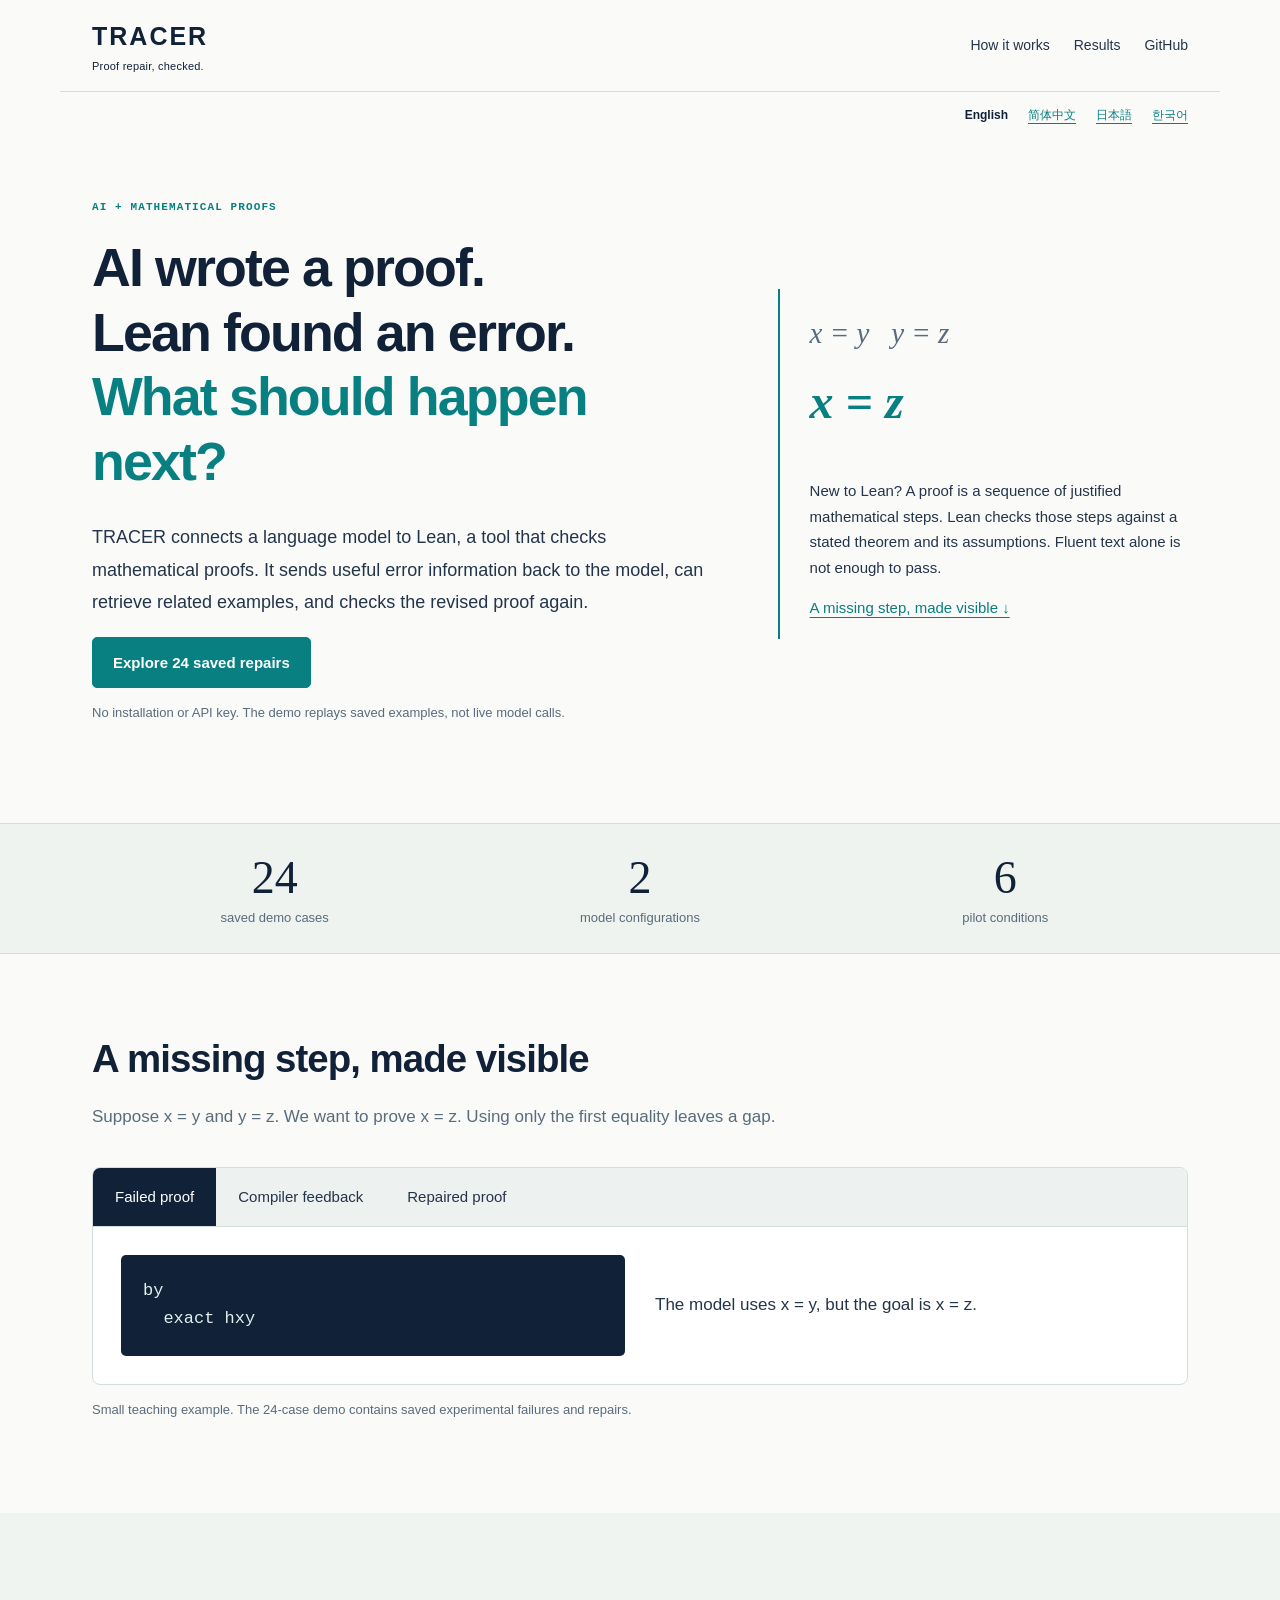
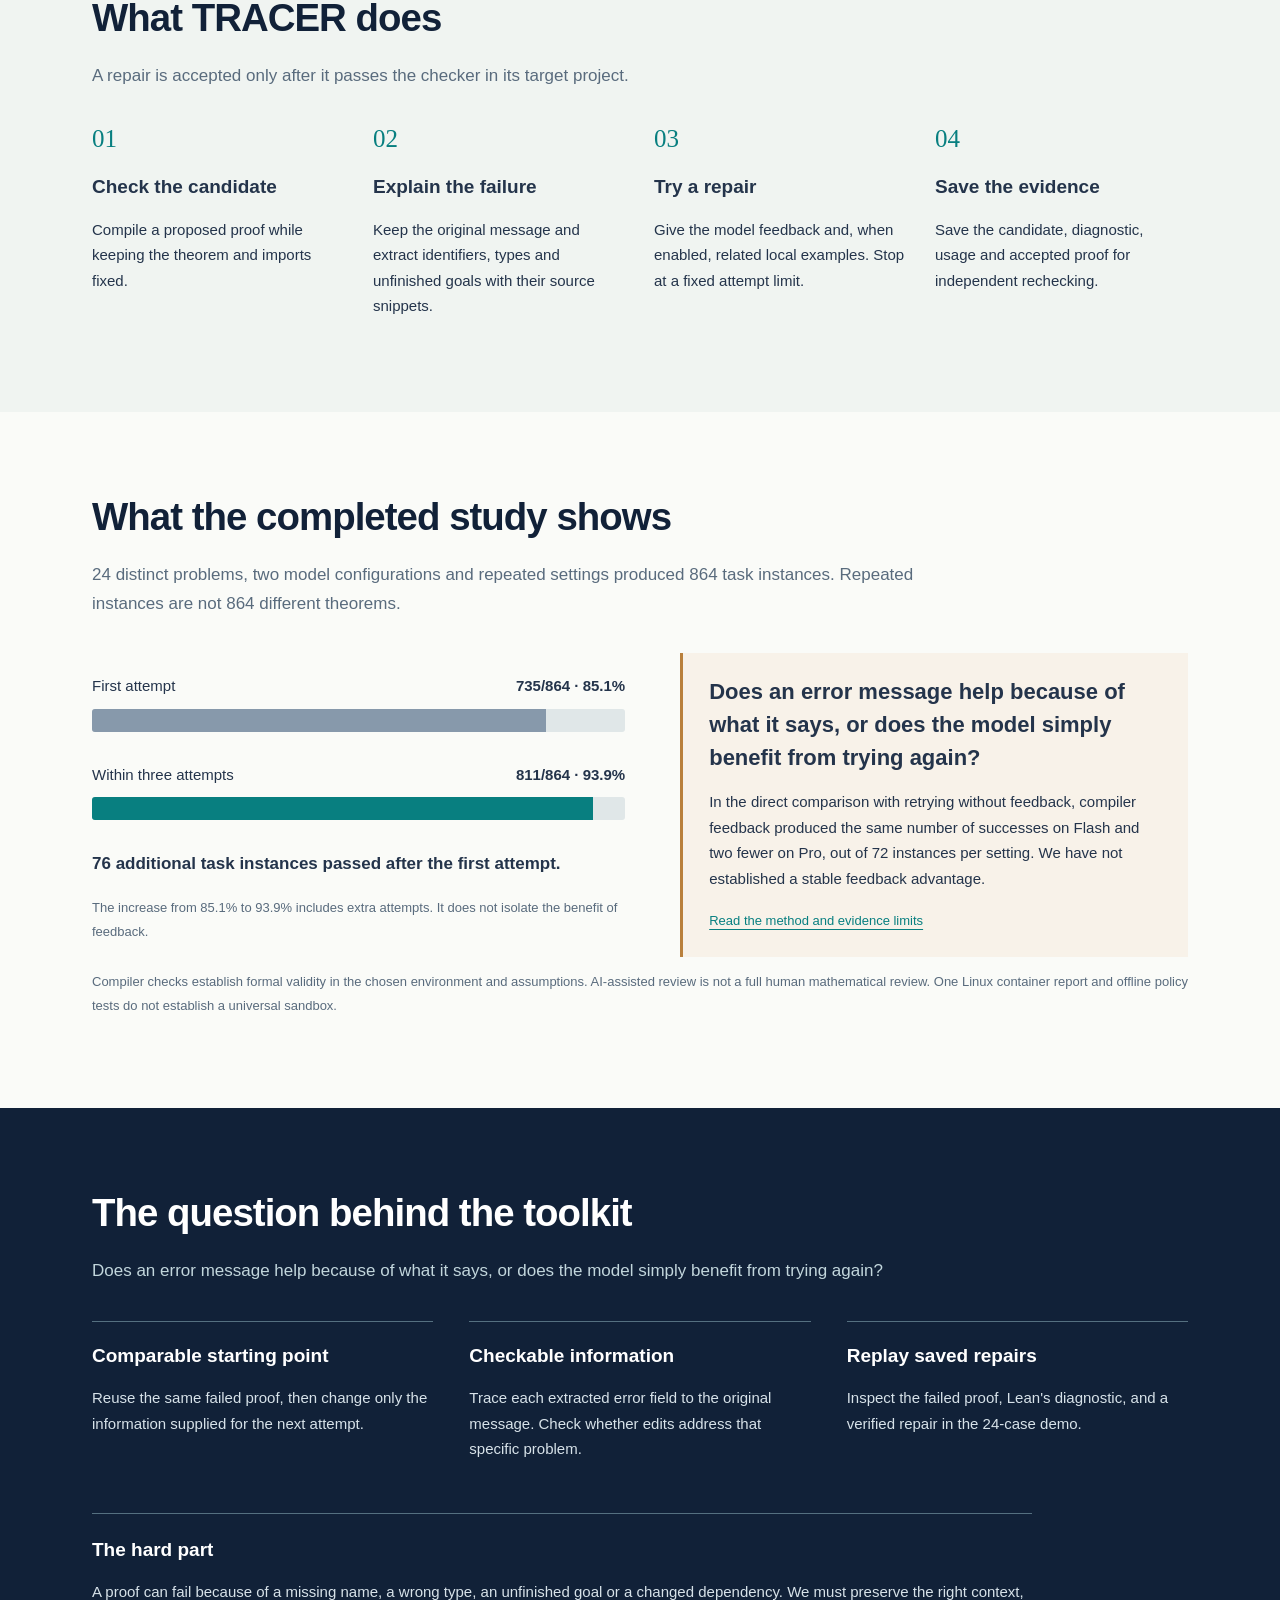
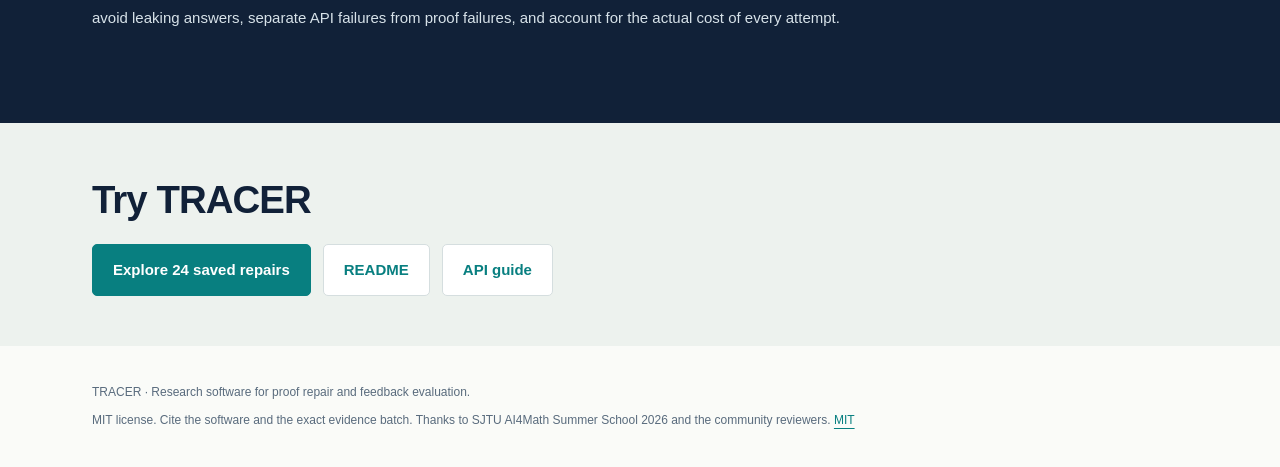
==== commit e006cb43: "Withdraw the 254-task study from the public repository Co-authored-by: czy-good-study <186826777+czy" ====
--- a/site/index.html
+++ b/site/index.html
@@ -1,15 +1,14 @@
-<!doctype html>
-<html lang="en"><head><meta charset="utf-8"><meta name="viewport" content="width=device-width,initial-scale=1"><meta name="description" content="Repair AI-written mathematical proofs. Check every result with Lean."><meta name="theme-color" content="#112138"><title>TRACER · Repair AI-written mathematical proofs. Check every result with Lean.</title><link rel="stylesheet" href="site.css"><link rel="canonical" href="https://runqiwang777.github.io/TRACER/">
-<link rel="alternate" hreflang="en" href="https://runqiwang777.github.io/TRACER/"><link rel="alternate" hreflang="zh-CN" href="https://runqiwang777.github.io/TRACER/zh.html"><link rel="alternate" hreflang="ja" href="https://runqiwang777.github.io/TRACER/ja.html"><link rel="alternate" hreflang="ko" href="https://runqiwang777.github.io/TRACER/ko.html"></head>
-<body><a class="skip" href="#main">How it works</a><header class="wrap header"><a class="brand" href="index.html">TRACER<span>Proof repair, checked.</span></a><nav aria-label="Navigation"><a href="#method">How it works</a><a href="#results">Results</a><a href="#progress">Progress</a><a href="https://github.com/runqiwang777/TRACER">GitHub</a></nav></header><div class="wrap languages" aria-label="Language"><a href="index.html" lang="en" hreflang="en" aria-current="page">English</a><a href="zh.html" lang="zh-CN" hreflang="zh-CN" >简体中文</a><a href="ja.html" lang="ja" hreflang="ja" >日本語</a><a href="ko.html" lang="ko" hreflang="ko" >한국어</a></div>
-<main id="main"><section class="hero wrap"><div><p class="eyebrow">AI + MATHEMATICAL PROOFS</p><h1>AI wrote a proof.<br>Lean found an error.<br><em>What should happen next?</em></h1><p class="lead">TRACER connects a language model to Lean, a tool that checks mathematical proofs. It sends useful error information back to the model, can retrieve related examples, and checks the revised proof again.</p><a class="button primary" href="demo/">Explore 24 saved repairs</a><p class="small">No installation or API key. The demo replays saved examples, not live model calls.</p></div><aside class="definition"><span class="math">x = y &nbsp; y = z<br><strong>x = z</strong></span><p>New to Lean? A proof is a sequence of justified mathematical steps. Lean checks those steps against a stated theorem and its assumptions. Fluent text alone is not enough to pass.</p><a href="#example">A missing step, made visible ↓</a></aside></section>
-<section class="numbers"><div class="wrap numbers-inner"><div><strong>24</strong><span>saved demo cases</span></div><div><strong>5</strong><span>independent test projects</span></div><div><strong>254</strong><span>historical test repairs</span></div></div></section>
-<section id="example" class="wrap section"><div class="intro"><h2>A missing step, made visible</h2><p>Suppose x = y and y = z. We want to prove x = z. Using only the first equality leaves a gap.</p></div><div class="example"><div class="tabs" role="tablist" aria-label="Example"><button type="button" role="tab" id="step-0" aria-controls="example-panel" aria-selected="true" tabindex="0" data-step="0">Failed proof</button><button type="button" role="tab" id="step-1" aria-controls="example-panel" aria-selected="false" tabindex="-1" data-step="1">Compiler feedback</button><button type="button" role="tab" id="step-2" aria-controls="example-panel" aria-selected="false" tabindex="-1" data-step="2">Repaired proof</button></div><div id="example-panel" role="tabpanel" aria-labelledby="step-0"><pre><code id="example-code">by
-  exact hxy</code></pre><p id="example-explanation">The model uses x = y, but the goal is x = z.</p></div></div><p class="small">Small teaching example. The 24-case demo contains saved experimental failures and repairs.</p></section>
-<section id="method" class="section section-tint"><div class="wrap"><div class="intro"><h2>What TRACER does</h2><p>A repair is accepted only after it passes the checker in its target project.</p></div><div class="steps"><article><span class="step-number">01</span><h3>Check the candidate</h3><p>Compile a proposed proof while keeping the theorem and imports fixed.</p></article><article><span class="step-number">02</span><h3>Explain the failure</h3><p>Keep the original message and extract identifiers, types and unfinished goals with their source snippets.</p></article><article><span class="step-number">03</span><h3>Try a repair</h3><p>Give the model feedback and, when enabled, related local examples. Stop at a fixed attempt limit.</p></article><article><span class="step-number">04</span><h3>Save the evidence</h3><p>Save the candidate, diagnostic, usage and accepted proof for independent rechecking.</p></article></div></div></section>
-<section id="results" class="section wrap"><div class="intro"><h2>What the completed study shows</h2><p>24 distinct problems, two model configurations and repeated settings produced 864 task instances. Repeated instances are not 864 different theorems.</p></div><div class="results-grid"><div><div class="bar-title"><span>First attempt</span><strong>735/864 · 85.1%</strong></div><div class="track"><i style="width:85.1%"></i></div><div class="bar-title"><span>Within three attempts</span><strong>811/864 · 93.9%</strong></div><div class="track"><i class="after" style="width:93.9%"></i></div><p><strong>76 additional task instances passed after the first attempt.</strong></p><p class="small">The increase from 85.1% to 93.9% includes extra attempts. It does not isolate the benefit of feedback.</p></div><aside class="finding"><h3>Does an error message help because of what it says, or does the model simply benefit from trying again?</h3><p>In the direct comparison with retrying without feedback, compiler feedback produced the same number of successes on Flash and two fewer on Pro, out of 72 instances per setting. We have not established a stable feedback advantage.</p><a href="https://github.com/runqiwang777/TRACER/blob/main/docs/INTRODUCTION_EVIDENCE.md">Read the method and evidence limits</a></aside></div><p class="small">Compiler checks establish formal validity in the chosen environment and assumptions. AI-assisted review is not a full human mathematical review. One Linux container report and offline policy tests do not establish a universal sandbox.</p></section>
-<section class="section dark"><div class="wrap"><div class="intro"><h2>The question behind the toolkit</h2><p>Does an error message help because of what it says, or does the model simply benefit from trying again?</p></div><div class="ideas"><article><h3>Comparable starting point</h3><p>Reuse the same failed proof, then change only the information supplied for the next attempt.</p></article><article><h3>Checkable information</h3><p>Trace each extracted error field to the original message. Check whether edits address that specific problem.</p></article><article><h3>Real maintenance tasks</h3><p>Evaluate historical proof repairs from independent projects, with reference solutions kept outside generation.</p></article></div><div class="challenge"><h3>The hard part</h3><p>A proof can fail because of a missing name, a wrong type, an unfinished goal or a changed dependency. We must preserve the right context, avoid leaking answers, separate API failures from proof failures, and account for the actual cost of every attempt.</p></div></div></section>
-<section id="progress" class="section wrap"><div class="intro"><h2>Built, under study, and planned</h2></div><div class="progress"><article><p class="status">Built</p><p>Bounded proof repair, source-linked diagnostics, example retrieval, saved proofs, 24 replayable failure cases, and a frozen test set of 254 historical repairs from five projects.</p></article><article><p class="status">Under study</p><p>A controlled comparison using DeepSeek, GLM and MiniMax. Complete trace auditing and independent recompilation must precede final results. This page is not a live run monitor.</p></article><article><p class="status">Planned</p><p>Change one diagnostic fact at a time to test editing behavior. Then test whether choosing feedback by error type helps on independent data.</p></article></div><p class="small">2026-11-02 · <a href="https://github.com/runqiwang777/TRACER/blob/main/PROGRESS.md">Progress</a></p></section>
-<section class="cta"><div class="wrap"><h2>Try TRACER</h2><div class="actions"><a class="button primary" href="demo/">Explore 24 saved repairs</a><a class="button" href="https://github.com/runqiwang777/TRACER/blob/main/README.md">README</a><a class="button" href="https://github.com/runqiwang777/TRACER/blob/main/docs/API_GUIDE.md">API guide</a></div></div></section></main>
-<footer class="wrap"><p>TRACER · Research software for proof repair and feedback evaluation.</p><p>MIT license. Cite the software and the exact evidence batch. Thanks to SJTU AI4Math Summer School 2026 and the community reviewers. <a href="https://github.com/runqiwang777/TRACER/blob/main/LICENSE">MIT</a></p></footer>
-<script id="example-data" type="application/json">{"codes": ["by\n  exact hxy", "Type mismatch\n  hxy : x = y\nExpected\n  x = z", "by\n  exact hxy.trans hyz"], "texts": ["The model uses x = y, but the goal is x = z.", "Lean identifies the mismatch. TRACER preserves the exact evidence and sends the relevant information back.", "The revised proof uses both equalities. Lean accepts this example."]}</script><script src="walkthrough.js" defer></script></body></html>+<!doctype html>
+<html lang="en"><head><meta charset="utf-8"><meta name="viewport" content="width=device-width,initial-scale=1"><meta name="description" content="Repair AI-written mathematical proofs. Check every result with Lean."><meta name="theme-color" content="#112138"><title>TRACER · Repair AI-written mathematical proofs. Check every result with Lean.</title><link rel="stylesheet" href="site.css"><link rel="canonical" href="https://runqiwang777.github.io/TRACER/">
+<link rel="alternate" hreflang="en" href="https://runqiwang777.github.io/TRACER/"><link rel="alternate" hreflang="zh-CN" href="https://runqiwang777.github.io/TRACER/zh.html"><link rel="alternate" hreflang="ja" href="https://runqiwang777.github.io/TRACER/ja.html"><link rel="alternate" hreflang="ko" href="https://runqiwang777.github.io/TRACER/ko.html"></head>
+<body><a class="skip" href="#main">How it works</a><header class="wrap header"><a class="brand" href="index.html">TRACER<span>Proof repair, checked.</span></a><nav aria-label="Navigation"><a href="#method">How it works</a><a href="#results">Results</a><a href="https://github.com/runqiwang777/TRACER">GitHub</a></nav></header><div class="wrap languages" aria-label="Language"><a href="index.html" lang="en" hreflang="en" aria-current="page">English</a><a href="zh.html" lang="zh-CN" hreflang="zh-CN" >简体中文</a><a href="ja.html" lang="ja" hreflang="ja" >日本語</a><a href="ko.html" lang="ko" hreflang="ko" >한국어</a></div>
+<main id="main"><section class="hero wrap"><div><p class="eyebrow">AI + MATHEMATICAL PROOFS</p><h1>AI wrote a proof.<br>Lean found an error.<br><em>What should happen next?</em></h1><p class="lead">TRACER connects a language model to Lean, a tool that checks mathematical proofs. It sends useful error information back to the model, can retrieve related examples, and checks the revised proof again.</p><a class="button primary" href="demo/">Explore 24 saved repairs</a><p class="small">No installation or API key. The demo replays saved examples, not live model calls.</p></div><aside class="definition"><span class="math">x = y &nbsp; y = z<br><strong>x = z</strong></span><p>New to Lean? A proof is a sequence of justified mathematical steps. Lean checks those steps against a stated theorem and its assumptions. Fluent text alone is not enough to pass.</p><a href="#example">A missing step, made visible ↓</a></aside></section>
+<section class="numbers"><div class="wrap numbers-inner"><div><strong>24</strong><span>saved demo cases</span></div><div><strong>2</strong><span>model configurations</span></div><div><strong>6</strong><span>pilot conditions</span></div></div></section>
+<section id="example" class="wrap section"><div class="intro"><h2>A missing step, made visible</h2><p>Suppose x = y and y = z. We want to prove x = z. Using only the first equality leaves a gap.</p></div><div class="example"><div class="tabs" role="tablist" aria-label="Example"><button type="button" role="tab" id="step-0" aria-controls="example-panel" aria-selected="true" tabindex="0" data-step="0">Failed proof</button><button type="button" role="tab" id="step-1" aria-controls="example-panel" aria-selected="false" tabindex="-1" data-step="1">Compiler feedback</button><button type="button" role="tab" id="step-2" aria-controls="example-panel" aria-selected="false" tabindex="-1" data-step="2">Repaired proof</button></div><div id="example-panel" role="tabpanel" aria-labelledby="step-0"><pre><code id="example-code">by
+  exact hxy</code></pre><p id="example-explanation">The model uses x = y, but the goal is x = z.</p></div></div><p class="small">Small teaching example. The 24-case demo contains saved experimental failures and repairs.</p></section>
+<section id="method" class="section section-tint"><div class="wrap"><div class="intro"><h2>What TRACER does</h2><p>A repair is accepted only after it passes the checker in its target project.</p></div><div class="steps"><article><span class="step-number">01</span><h3>Check the candidate</h3><p>Compile a proposed proof while keeping the theorem and imports fixed.</p></article><article><span class="step-number">02</span><h3>Explain the failure</h3><p>Keep the original message and extract identifiers, types and unfinished goals with their source snippets.</p></article><article><span class="step-number">03</span><h3>Try a repair</h3><p>Give the model feedback and, when enabled, related local examples. Stop at a fixed attempt limit.</p></article><article><span class="step-number">04</span><h3>Save the evidence</h3><p>Save the candidate, diagnostic, usage and accepted proof for independent rechecking.</p></article></div></div></section>
+<section id="results" class="section wrap"><div class="intro"><h2>What the completed study shows</h2><p>24 distinct problems, two model configurations and repeated settings produced 864 task instances. Repeated instances are not 864 different theorems.</p></div><div class="results-grid"><div><div class="bar-title"><span>First attempt</span><strong>735/864 · 85.1%</strong></div><div class="track"><i style="width:85.1%"></i></div><div class="bar-title"><span>Within three attempts</span><strong>811/864 · 93.9%</strong></div><div class="track"><i class="after" style="width:93.9%"></i></div><p><strong>76 additional task instances passed after the first attempt.</strong></p><p class="small">The increase from 85.1% to 93.9% includes extra attempts. It does not isolate the benefit of feedback.</p></div><aside class="finding"><h3>Does an error message help because of what it says, or does the model simply benefit from trying again?</h3><p>In the direct comparison with retrying without feedback, compiler feedback produced the same number of successes on Flash and two fewer on Pro, out of 72 instances per setting. We have not established a stable feedback advantage.</p><a href="https://github.com/runqiwang777/TRACER/blob/main/docs/INTRODUCTION_EVIDENCE.md">Read the method and evidence limits</a></aside></div><p class="small">Compiler checks establish formal validity in the chosen environment and assumptions. AI-assisted review is not a full human mathematical review. One Linux container report and offline policy tests do not establish a universal sandbox.</p></section>
+<section class="section dark"><div class="wrap"><div class="intro"><h2>The question behind the toolkit</h2><p>Does an error message help because of what it says, or does the model simply benefit from trying again?</p></div><div class="ideas"><article><h3>Comparable starting point</h3><p>Reuse the same failed proof, then change only the information supplied for the next attempt.</p></article><article><h3>Checkable information</h3><p>Trace each extracted error field to the original message. Check whether edits address that specific problem.</p></article><article><h3>Replay saved repairs</h3><p>Inspect the failed proof, Lean's diagnostic, and a verified repair in the 24-case demo.</p></article></div><div class="challenge"><h3>The hard part</h3><p>A proof can fail because of a missing name, a wrong type, an unfinished goal or a changed dependency. We must preserve the right context, avoid leaking answers, separate API failures from proof failures, and account for the actual cost of every attempt.</p></div></div></section>
+<section class="cta"><div class="wrap"><h2>Try TRACER</h2><div class="actions"><a class="button primary" href="demo/">Explore 24 saved repairs</a><a class="button" href="https://github.com/runqiwang777/TRACER/blob/main/README.md">README</a><a class="button" href="https://github.com/runqiwang777/TRACER/blob/main/docs/API_GUIDE.md">API guide</a></div></div></section></main>
+<footer class="wrap"><p>TRACER · Research software for proof repair and feedback evaluation.</p><p>MIT license. Cite the software and the exact evidence batch. Thanks to SJTU AI4Math Summer School 2026 and the community reviewers. <a href="https://github.com/runqiwang777/TRACER/blob/main/LICENSE">MIT</a></p></footer>
+<script id="example-data" type="application/json">{"codes": ["by\n  exact hxy", "Type mismatch\n  hxy : x = y\nExpected\n  x = z", "by\n  exact hxy.trans hyz"], "texts": ["The model uses x = y, but the goal is x = z.", "Lean identifies the mismatch. TRACER preserves the exact evidence and sends the relevant information back.", "The revised proof uses both equalities. Lean accepts this example."]}</script><script src="walkthrough.js" defer></script></body></html>
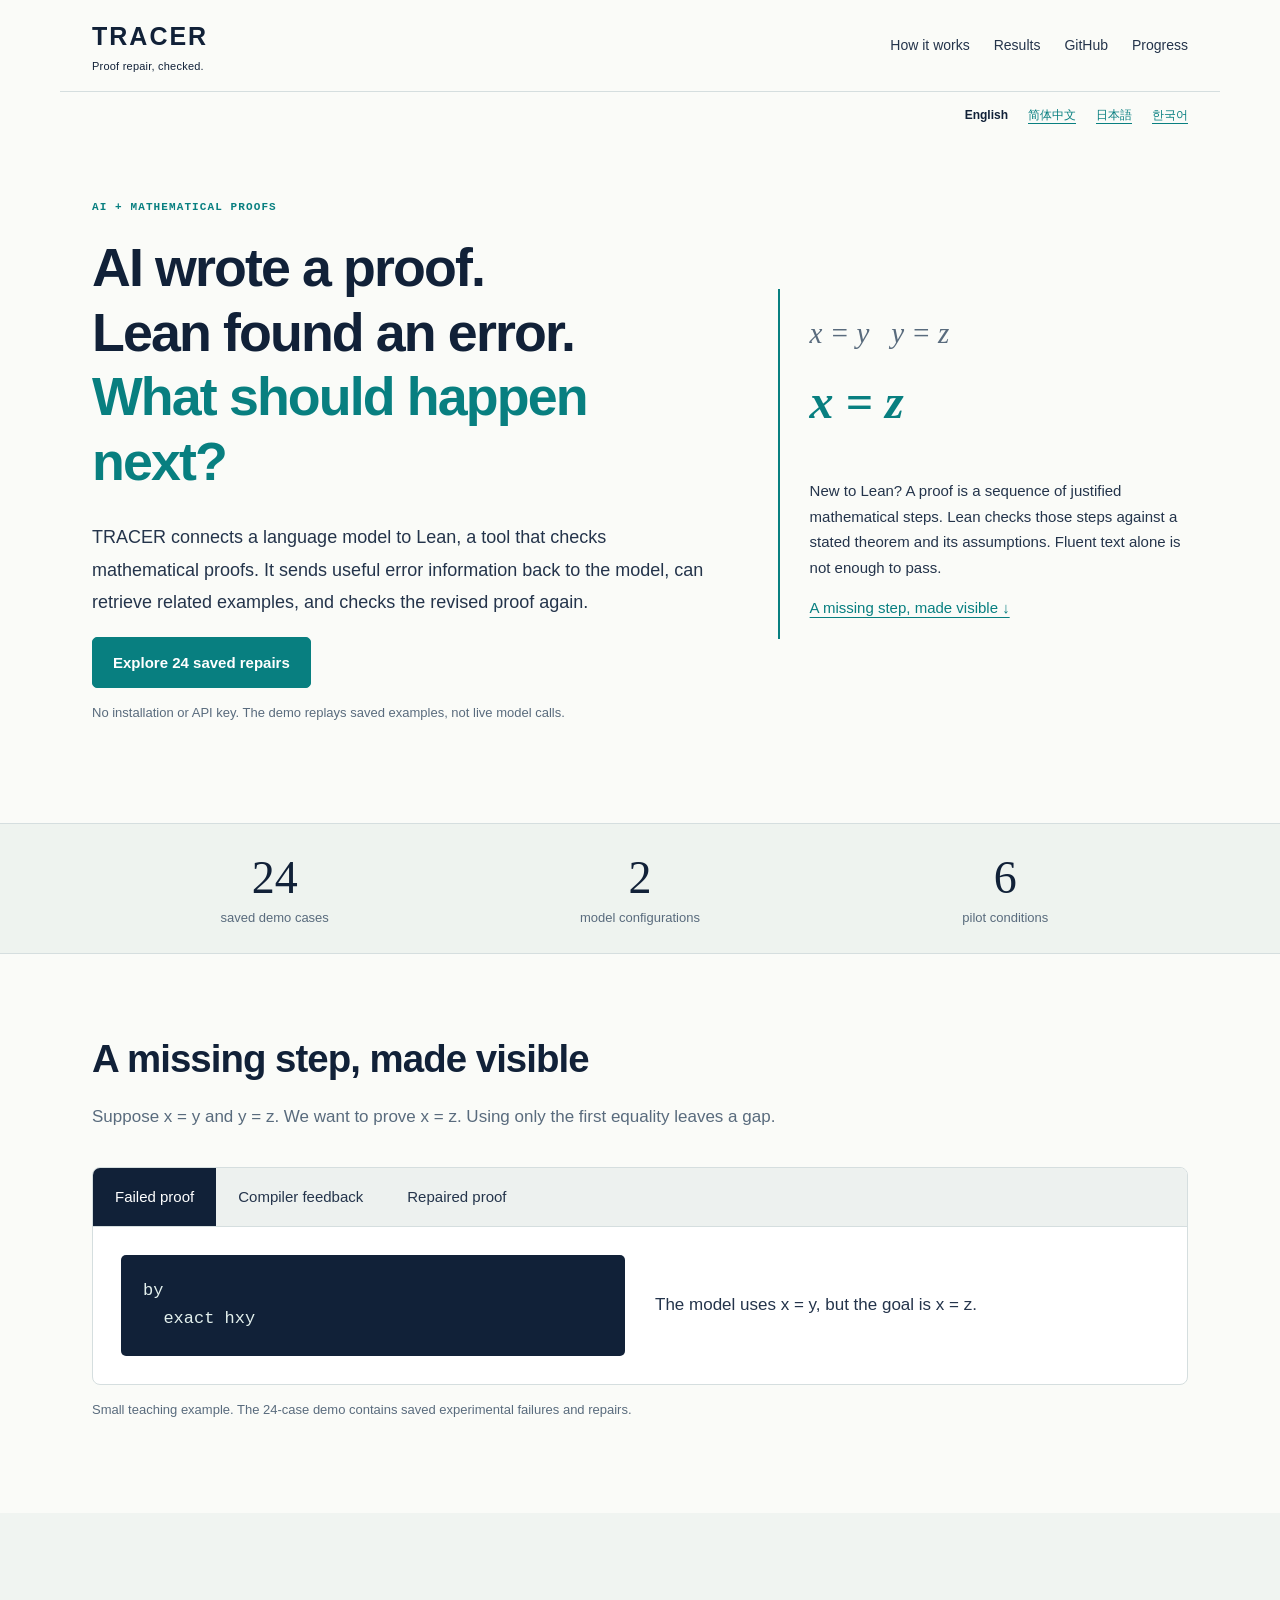
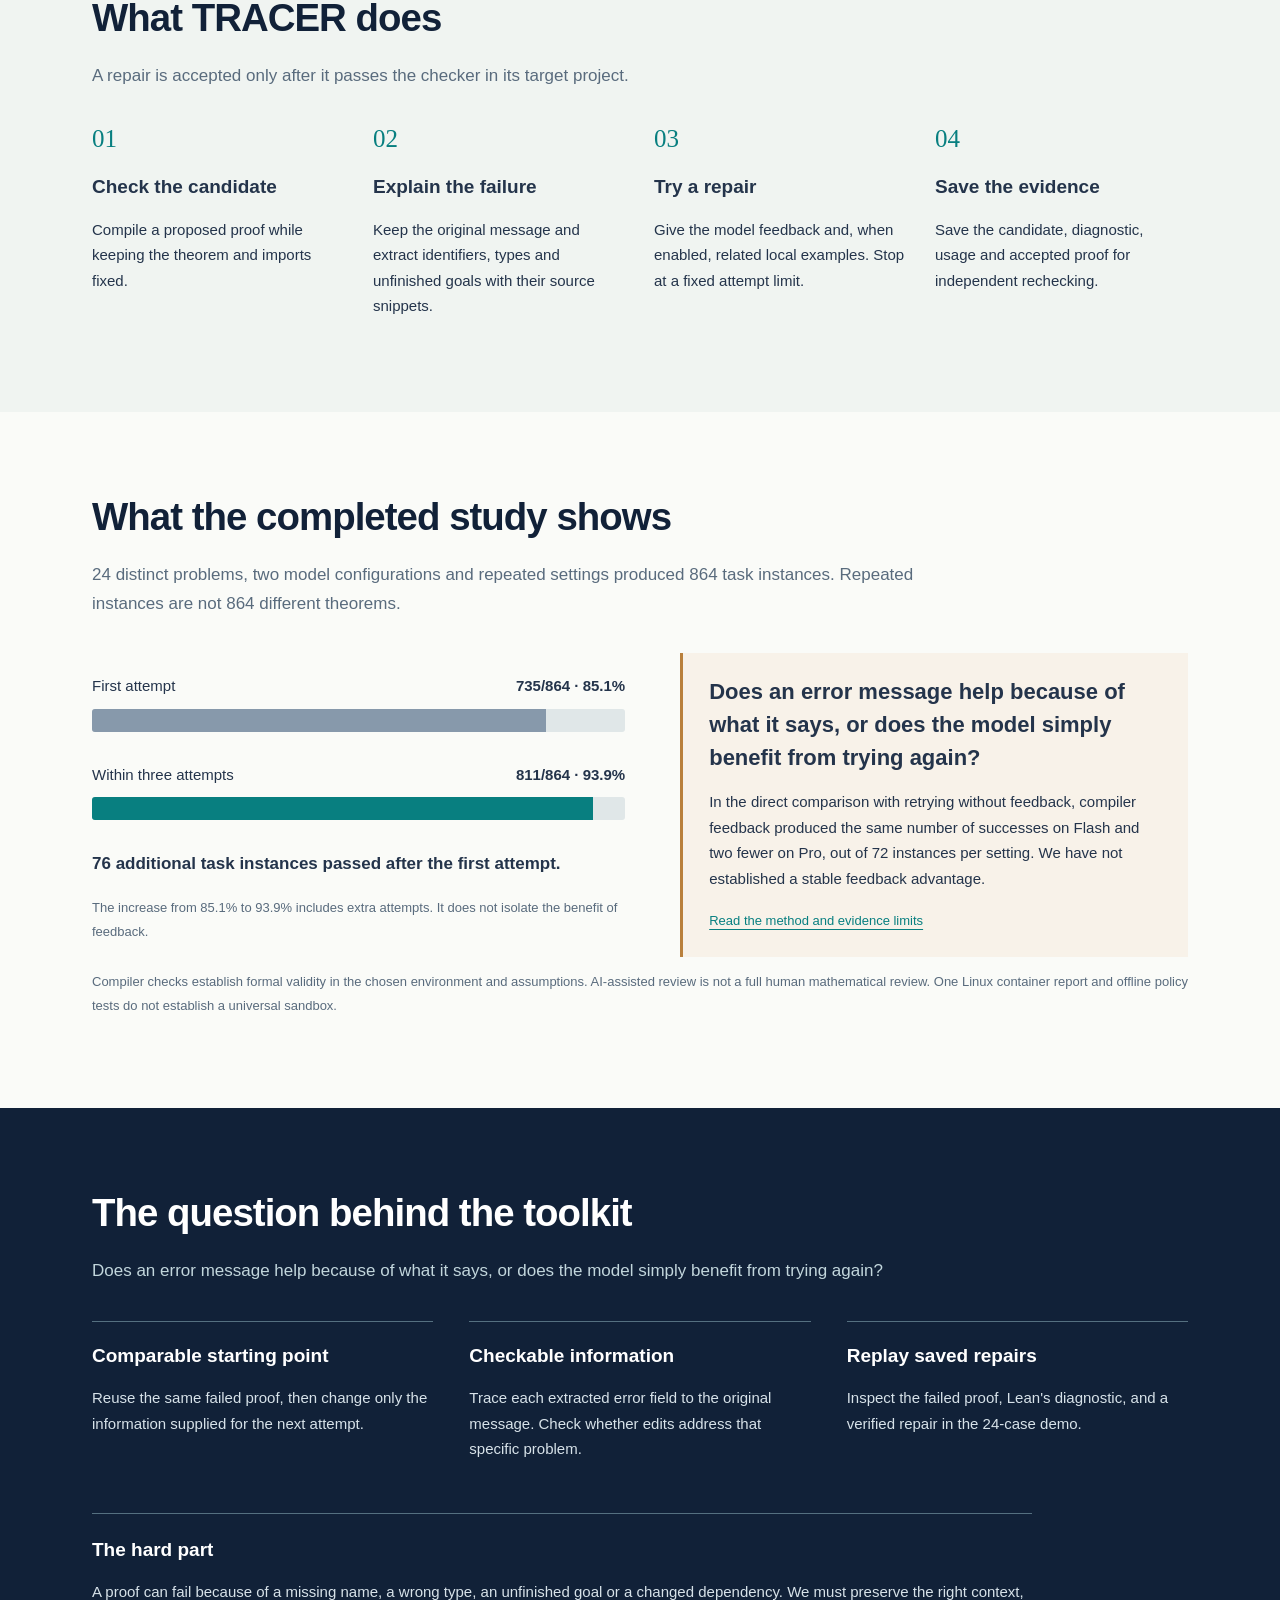
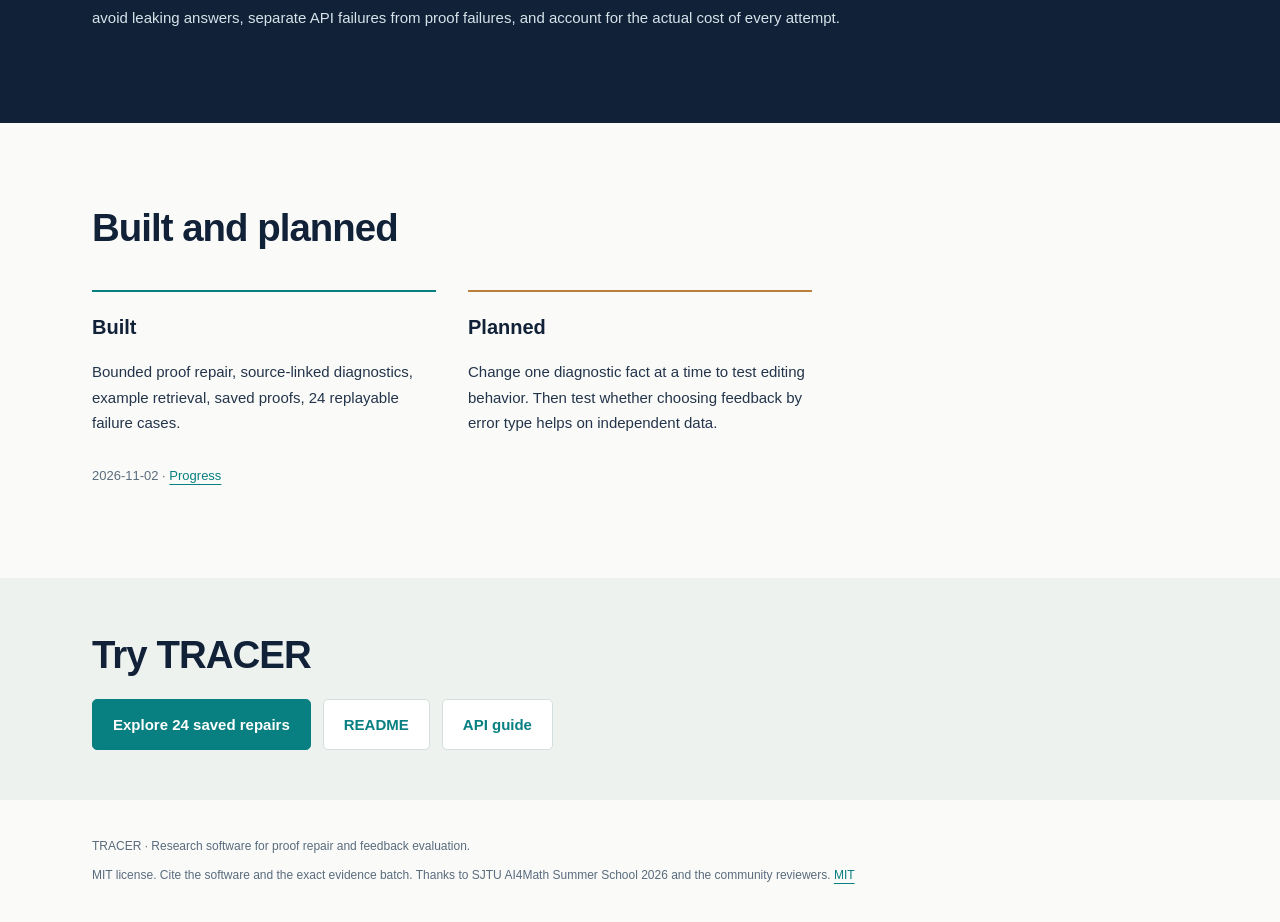
==== commit efc84549: "Keep reusable research tooling and unrelated project history Co-authored-by: czy-good-study <1868267" ====
--- a/site/index.html
+++ b/site/index.html
@@ -1,7 +1,7 @@
 <!doctype html>
 <html lang="en"><head><meta charset="utf-8"><meta name="viewport" content="width=device-width,initial-scale=1"><meta name="description" content="Repair AI-written mathematical proofs. Check every result with Lean."><meta name="theme-color" content="#112138"><title>TRACER · Repair AI-written mathematical proofs. Check every result with Lean.</title><link rel="stylesheet" href="site.css"><link rel="canonical" href="https://runqiwang777.github.io/TRACER/">
 <link rel="alternate" hreflang="en" href="https://runqiwang777.github.io/TRACER/"><link rel="alternate" hreflang="zh-CN" href="https://runqiwang777.github.io/TRACER/zh.html"><link rel="alternate" hreflang="ja" href="https://runqiwang777.github.io/TRACER/ja.html"><link rel="alternate" hreflang="ko" href="https://runqiwang777.github.io/TRACER/ko.html"></head>
-<body><a class="skip" href="#main">How it works</a><header class="wrap header"><a class="brand" href="index.html">TRACER<span>Proof repair, checked.</span></a><nav aria-label="Navigation"><a href="#method">How it works</a><a href="#results">Results</a><a href="https://github.com/runqiwang777/TRACER">GitHub</a></nav></header><div class="wrap languages" aria-label="Language"><a href="index.html" lang="en" hreflang="en" aria-current="page">English</a><a href="zh.html" lang="zh-CN" hreflang="zh-CN" >简体中文</a><a href="ja.html" lang="ja" hreflang="ja" >日本語</a><a href="ko.html" lang="ko" hreflang="ko" >한국어</a></div>
+<body><a class="skip" href="#main">How it works</a><header class="wrap header"><a class="brand" href="index.html">TRACER<span>Proof repair, checked.</span></a><nav aria-label="Navigation"><a href="#method">How it works</a><a href="#results">Results</a><a href="https://github.com/runqiwang777/TRACER">GitHub</a><a href="#progress">Progress</a></nav></header><div class="wrap languages" aria-label="Language"><a href="index.html" lang="en" hreflang="en" aria-current="page">English</a><a href="zh.html" lang="zh-CN" hreflang="zh-CN" >简体中文</a><a href="ja.html" lang="ja" hreflang="ja" >日本語</a><a href="ko.html" lang="ko" hreflang="ko" >한국어</a></div>
 <main id="main"><section class="hero wrap"><div><p class="eyebrow">AI + MATHEMATICAL PROOFS</p><h1>AI wrote a proof.<br>Lean found an error.<br><em>What should happen next?</em></h1><p class="lead">TRACER connects a language model to Lean, a tool that checks mathematical proofs. It sends useful error information back to the model, can retrieve related examples, and checks the revised proof again.</p><a class="button primary" href="demo/">Explore 24 saved repairs</a><p class="small">No installation or API key. The demo replays saved examples, not live model calls.</p></div><aside class="definition"><span class="math">x = y &nbsp; y = z<br><strong>x = z</strong></span><p>New to Lean? A proof is a sequence of justified mathematical steps. Lean checks those steps against a stated theorem and its assumptions. Fluent text alone is not enough to pass.</p><a href="#example">A missing step, made visible ↓</a></aside></section>
 <section class="numbers"><div class="wrap numbers-inner"><div><strong>24</strong><span>saved demo cases</span></div><div><strong>2</strong><span>model configurations</span></div><div><strong>6</strong><span>pilot conditions</span></div></div></section>
 <section id="example" class="wrap section"><div class="intro"><h2>A missing step, made visible</h2><p>Suppose x = y and y = z. We want to prove x = z. Using only the first equality leaves a gap.</p></div><div class="example"><div class="tabs" role="tablist" aria-label="Example"><button type="button" role="tab" id="step-0" aria-controls="example-panel" aria-selected="true" tabindex="0" data-step="0">Failed proof</button><button type="button" role="tab" id="step-1" aria-controls="example-panel" aria-selected="false" tabindex="-1" data-step="1">Compiler feedback</button><button type="button" role="tab" id="step-2" aria-controls="example-panel" aria-selected="false" tabindex="-1" data-step="2">Repaired proof</button></div><div id="example-panel" role="tabpanel" aria-labelledby="step-0"><pre><code id="example-code">by
@@ -9,6 +9,7 @@
 <section id="method" class="section section-tint"><div class="wrap"><div class="intro"><h2>What TRACER does</h2><p>A repair is accepted only after it passes the checker in its target project.</p></div><div class="steps"><article><span class="step-number">01</span><h3>Check the candidate</h3><p>Compile a proposed proof while keeping the theorem and imports fixed.</p></article><article><span class="step-number">02</span><h3>Explain the failure</h3><p>Keep the original message and extract identifiers, types and unfinished goals with their source snippets.</p></article><article><span class="step-number">03</span><h3>Try a repair</h3><p>Give the model feedback and, when enabled, related local examples. Stop at a fixed attempt limit.</p></article><article><span class="step-number">04</span><h3>Save the evidence</h3><p>Save the candidate, diagnostic, usage and accepted proof for independent rechecking.</p></article></div></div></section>
 <section id="results" class="section wrap"><div class="intro"><h2>What the completed study shows</h2><p>24 distinct problems, two model configurations and repeated settings produced 864 task instances. Repeated instances are not 864 different theorems.</p></div><div class="results-grid"><div><div class="bar-title"><span>First attempt</span><strong>735/864 · 85.1%</strong></div><div class="track"><i style="width:85.1%"></i></div><div class="bar-title"><span>Within three attempts</span><strong>811/864 · 93.9%</strong></div><div class="track"><i class="after" style="width:93.9%"></i></div><p><strong>76 additional task instances passed after the first attempt.</strong></p><p class="small">The increase from 85.1% to 93.9% includes extra attempts. It does not isolate the benefit of feedback.</p></div><aside class="finding"><h3>Does an error message help because of what it says, or does the model simply benefit from trying again?</h3><p>In the direct comparison with retrying without feedback, compiler feedback produced the same number of successes on Flash and two fewer on Pro, out of 72 instances per setting. We have not established a stable feedback advantage.</p><a href="https://github.com/runqiwang777/TRACER/blob/main/docs/INTRODUCTION_EVIDENCE.md">Read the method and evidence limits</a></aside></div><p class="small">Compiler checks establish formal validity in the chosen environment and assumptions. AI-assisted review is not a full human mathematical review. One Linux container report and offline policy tests do not establish a universal sandbox.</p></section>
 <section class="section dark"><div class="wrap"><div class="intro"><h2>The question behind the toolkit</h2><p>Does an error message help because of what it says, or does the model simply benefit from trying again?</p></div><div class="ideas"><article><h3>Comparable starting point</h3><p>Reuse the same failed proof, then change only the information supplied for the next attempt.</p></article><article><h3>Checkable information</h3><p>Trace each extracted error field to the original message. Check whether edits address that specific problem.</p></article><article><h3>Replay saved repairs</h3><p>Inspect the failed proof, Lean's diagnostic, and a verified repair in the 24-case demo.</p></article></div><div class="challenge"><h3>The hard part</h3><p>A proof can fail because of a missing name, a wrong type, an unfinished goal or a changed dependency. We must preserve the right context, avoid leaking answers, separate API failures from proof failures, and account for the actual cost of every attempt.</p></div></div></section>
+<section id="progress" class="section wrap"><div class="intro"><h2>Built and planned</h2></div><div class="progress"><article><p class="status">Built</p><p>Bounded proof repair, source-linked diagnostics, example retrieval, saved proofs, 24 replayable failure cases.</p></article><article><p class="status">Planned</p><p>Change one diagnostic fact at a time to test editing behavior. Then test whether choosing feedback by error type helps on independent data.</p></article></div><p class="small">2026-11-02 · <a href="https://github.com/runqiwang777/TRACER/blob/main/PROGRESS.md">Progress</a></p></section>
 <section class="cta"><div class="wrap"><h2>Try TRACER</h2><div class="actions"><a class="button primary" href="demo/">Explore 24 saved repairs</a><a class="button" href="https://github.com/runqiwang777/TRACER/blob/main/README.md">README</a><a class="button" href="https://github.com/runqiwang777/TRACER/blob/main/docs/API_GUIDE.md">API guide</a></div></div></section></main>
 <footer class="wrap"><p>TRACER · Research software for proof repair and feedback evaluation.</p><p>MIT license. Cite the software and the exact evidence batch. Thanks to SJTU AI4Math Summer School 2026 and the community reviewers. <a href="https://github.com/runqiwang777/TRACER/blob/main/LICENSE">MIT</a></p></footer>
 <script id="example-data" type="application/json">{"codes": ["by\n  exact hxy", "Type mismatch\n  hxy : x = y\nExpected\n  x = z", "by\n  exact hxy.trans hyz"], "texts": ["The model uses x = y, but the goal is x = z.", "Lean identifies the mismatch. TRACER preserves the exact evidence and sends the relevant information back.", "The revised proof uses both equalities. Lean accepts this example."]}</script><script src="walkthrough.js" defer></script></body></html>
